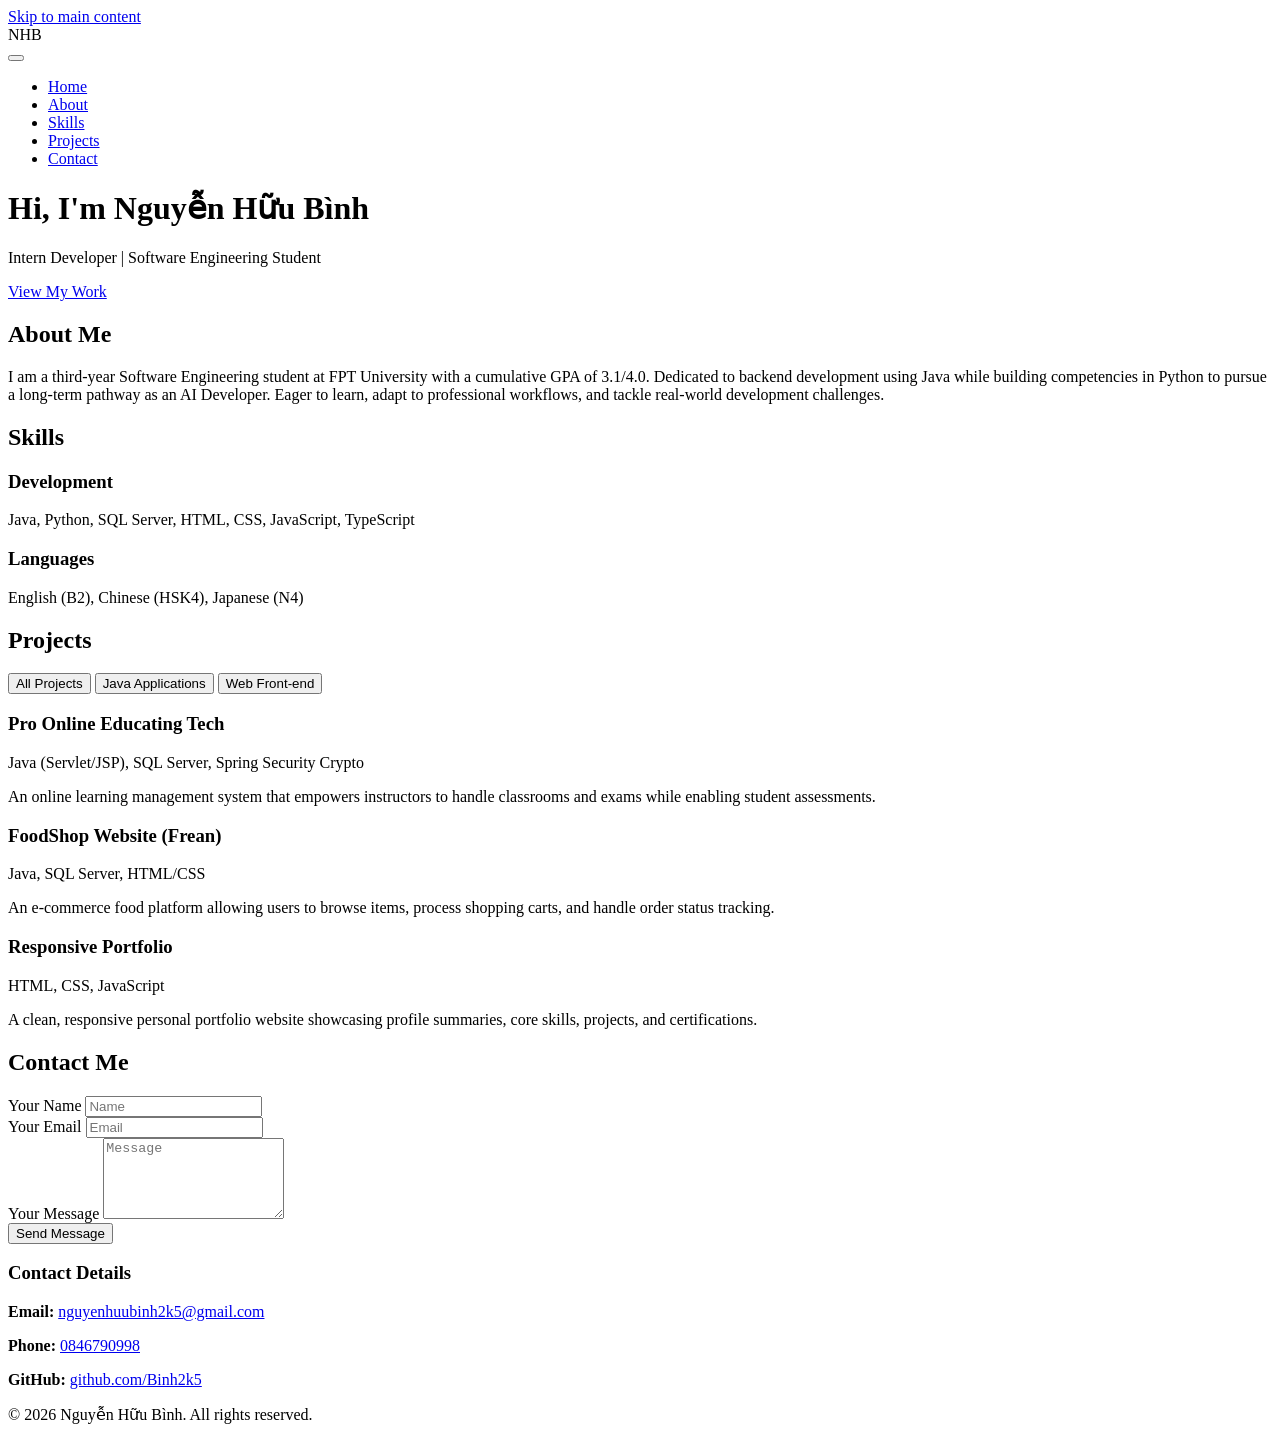
==== index.html @ d3c08431 "feat: initial repository with index.html" ====
<!DOCTYPE html>
<html lang="en">
<head>
    <meta charset="UTF-8">
    <meta name="viewport" content="width=device-width, initial-scale=1.0">
    <title>Nguyễn Hữu Bình - Professional Portfolio</title>
    <link rel="stylesheet" href="style.css">
</head>
<body>

    <a href="#main-content" class="skip-link">Skip to main content</a>

    <nav class="navbar" role="navigation" aria-label="Main Navigation">
        <div class="nav-logo" aria-label="Nguyễn Hữu Bình Initials">NHB</div>
        
        <button class="menu-toggle" aria-label="Toggle navigation menu" aria-expanded="false" aria-controls="nav-menu">
            <span class="bar"></span>
            <span class="bar"></span>
            <span class="bar"></span>
        </button>

        <ul id="nav-menu" class="nav-links" role="menubar">
            <li role="none"><a href="#home" role="menuitem">Home</a></li>
            <li role="none"><a href="#about" role="menuitem">About</a></li>
            <li role="none"><a href="#skills" role="menuitem">Skills</a></li>
            <li role="none"><a href="#projects" role="menuitem">Projects</a></li>
            <li role="none"><a href="#contact" role="menuitem">Contact</a></li>
        </ul>
    </nav>

    <main id="main-content">
        
        <header id="home" class="hero-section">
            <div class="hero-content">
                <h1>Hi, I'm Nguyễn Hữu Bình</h1>
                <p>Intern Developer | Software Engineering Student</p>
                <a href="#projects" class="btn-primary" aria-label="Navigate to my projects section">View My Work</a>
            </div>
        </header>

        <section id="about" class="section" aria-labelledby="about-heading">
            <h2 id="about-heading" class="section-title">About Me</h2>
            <div class="about-container">
                <p>I am a third-year Software Engineering student at FPT University with a cumulative GPA of 3.1/4.0. Dedicated to backend development using Java while building competencies in Python to pursue a long-term pathway as an AI Developer. Eager to learn, adapt to professional workflows, and tackle real-world development challenges.</p>
            </div>
        </section>

        <section id="skills" class="section bg-light" aria-labelledby="skills-heading">
            <h2 id="skills-heading" class="section-title">Skills</h2>
            <div class="skills-grid">
                <article class="skill-category">
                    <h3>Development</h3>
                    <p>Java, Python, SQL Server, HTML, CSS, JavaScript, TypeScript</p>
                </article>
                <article class="skill-category">
                    <h3>Languages</h3>
                    <p>English (B2), Chinese (HSK4), Japanese (N4)</p>
                </article>
            </div>
        </section>

        <section id="projects" class="section" aria-labelledby="projects-heading">
            <h2 id="projects-heading" class="section-title">Projects</h2>
            
            <div class="filter-container" role="tablist" aria-label="Filter Projects by Technology">
                <button class="filter-btn active" role="tab" aria-selected="true" data-filter="all">All Projects</button>
                <button class="filter-btn" role="tab" aria-selected="false" data-filter="java">Java Applications</button>
                <button class="filter-btn" role="tab" aria-selected="false" data-filter="web">Web Front-end</button>
            </div>

            <div class="projects-grid">
                <article class="project-card" data-category="java" transform-style="preserve-3d">
                    <h3>Pro Online Educating Tech</h3>
                    <p class="tech-stack">Java (Servlet/JSP), SQL Server, Spring Security Crypto</p>
                    <p>An online learning management system that empowers instructors to handle classrooms and exams while enabling student assessments.</p>
                </article>
                
                <article class="project-card" data-category="java">
                    <h3>FoodShop Website (Frean)</h3>
                    <p class="tech-stack">Java, SQL Server, HTML/CSS</p>
                    <p>An e-commerce food platform allowing users to browse items, process shopping carts, and handle order status tracking.</p>
                </article>

                <article class="project-card" data-category="web">
                    <h3>Responsive Portfolio</h3>
                    <p class="tech-stack">HTML, CSS, JavaScript</p>
                    <p>A clean, responsive personal portfolio website showcasing profile summaries, core skills, projects, and certifications.</p>
                </article>
            </div>
        </section>

        <section id="contact" class="section bg-light" aria-labelledby="contact-heading">
            <h2 id="contact-heading" class="section-title">Contact Me</h2>
            <div class="contact-container">
                <form class="contact-form" onsubmit="event.preventDefault(); alert('Message sent successfully!');" aria-label="Contact form">
                    <div class="form-group">
                        <label for="form-name">Your Name</label>
                        <input type="text" id="form-name" placeholder="Name" required autocomplete="name">
                    </div>
                    <div class="form-group">
                        <label for="form-email">Your Email</label>
                        <input type="email" id="form-email" placeholder="Email" required autocomplete="email">
                    </div>
                    <div class="form-group">
                        <label for="form-message">Your Message</label>
                        <textarea id="form-message" placeholder="Message" rows="5" required></textarea>
                    </div>
                    <button type="submit" class="btn-primary">Send Message</button>
                </form>
                
                <div class="contact-info">
                    <h3>Contact Details</h3>
                    <p><strong>Email:</strong> <a href="mailto:nguyenhuubinh2k5@gmail.com">nguyenhuubinh2k5@gmail.com</a></p>
                    <p><strong>Phone:</strong> <a href="tel:0846790998">0846790998</a></p>
                    <p><strong>GitHub:</strong> <a href="https://github.com/Binh2k5" target="_blank" rel="noopener">github.com/Binh2k5</a></p>
                </div>
            </div>
        </section>

    </main>

    <footer role="contentinfo">
        <p>&copy; 2026 Nguyễn Hữu Bình. All rights reserved.</p>
    </footer>

    <script src="script.js"></script>
</body>
</html>
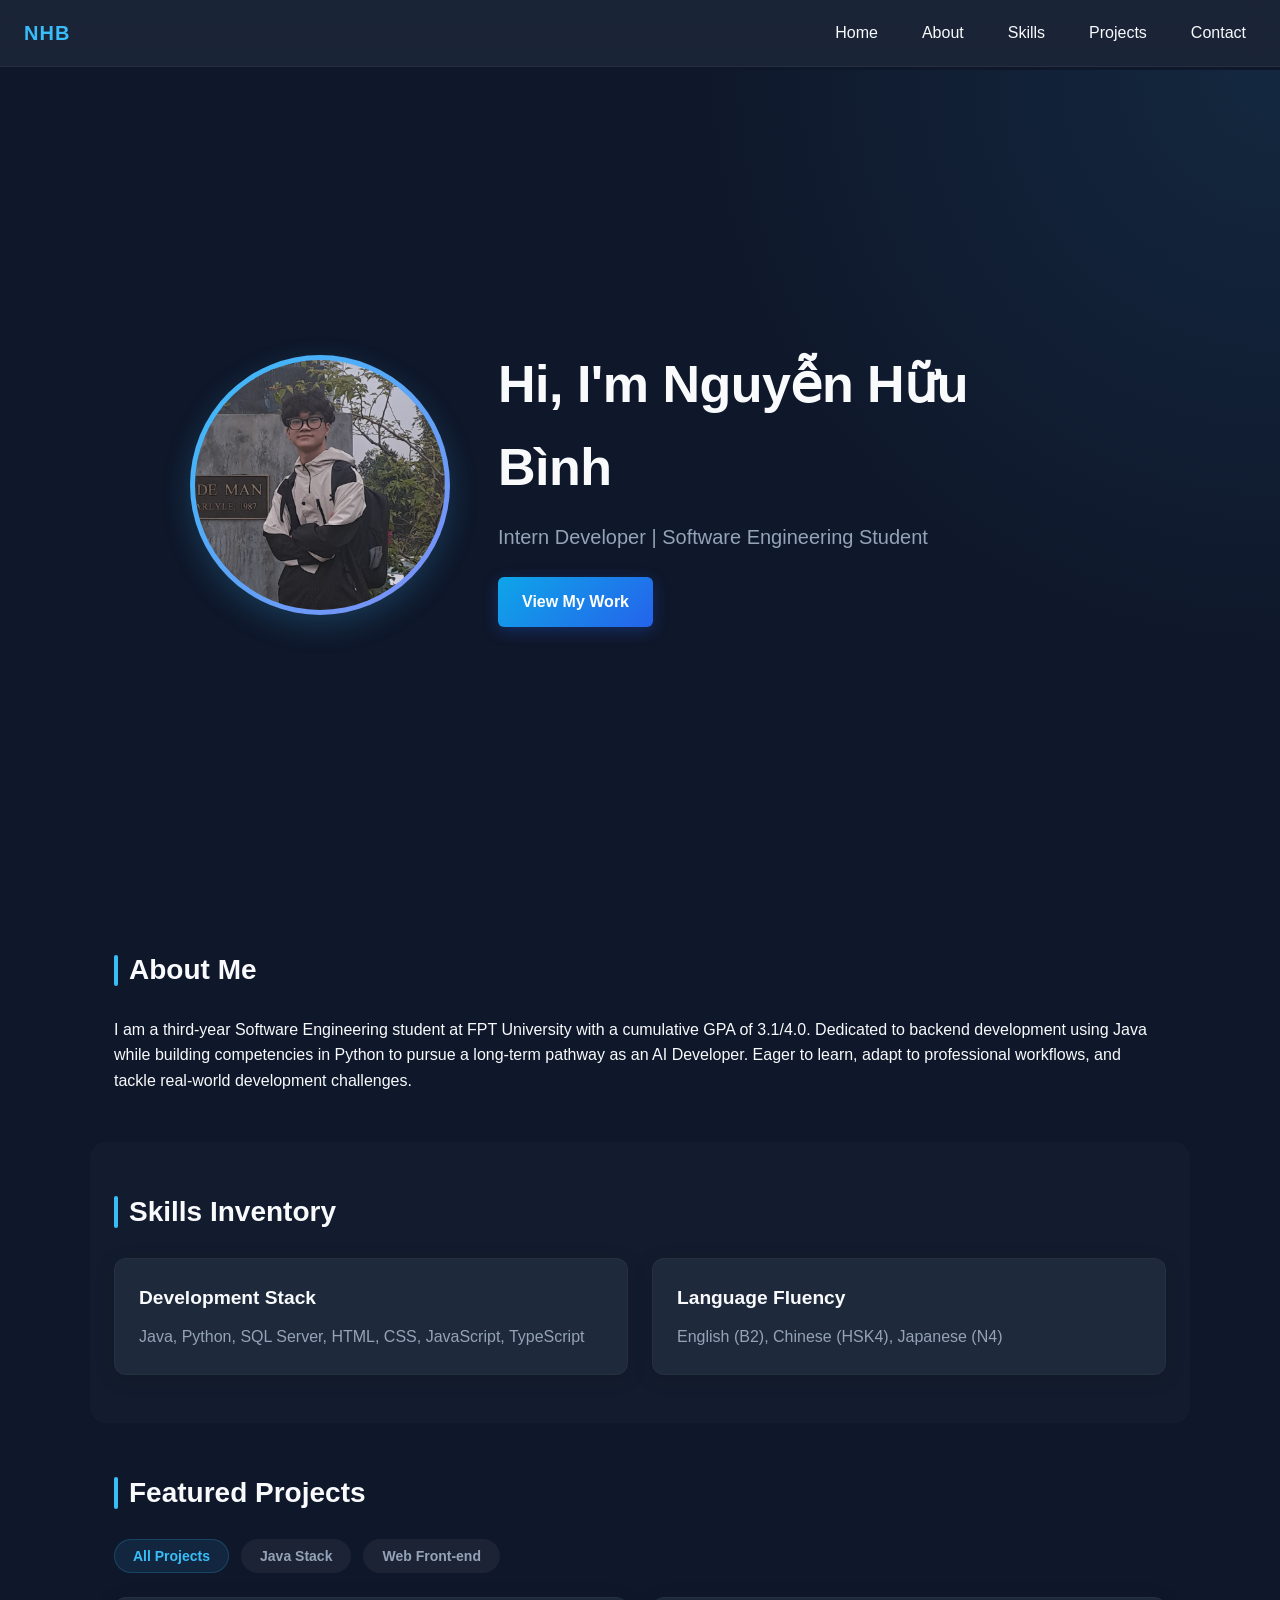
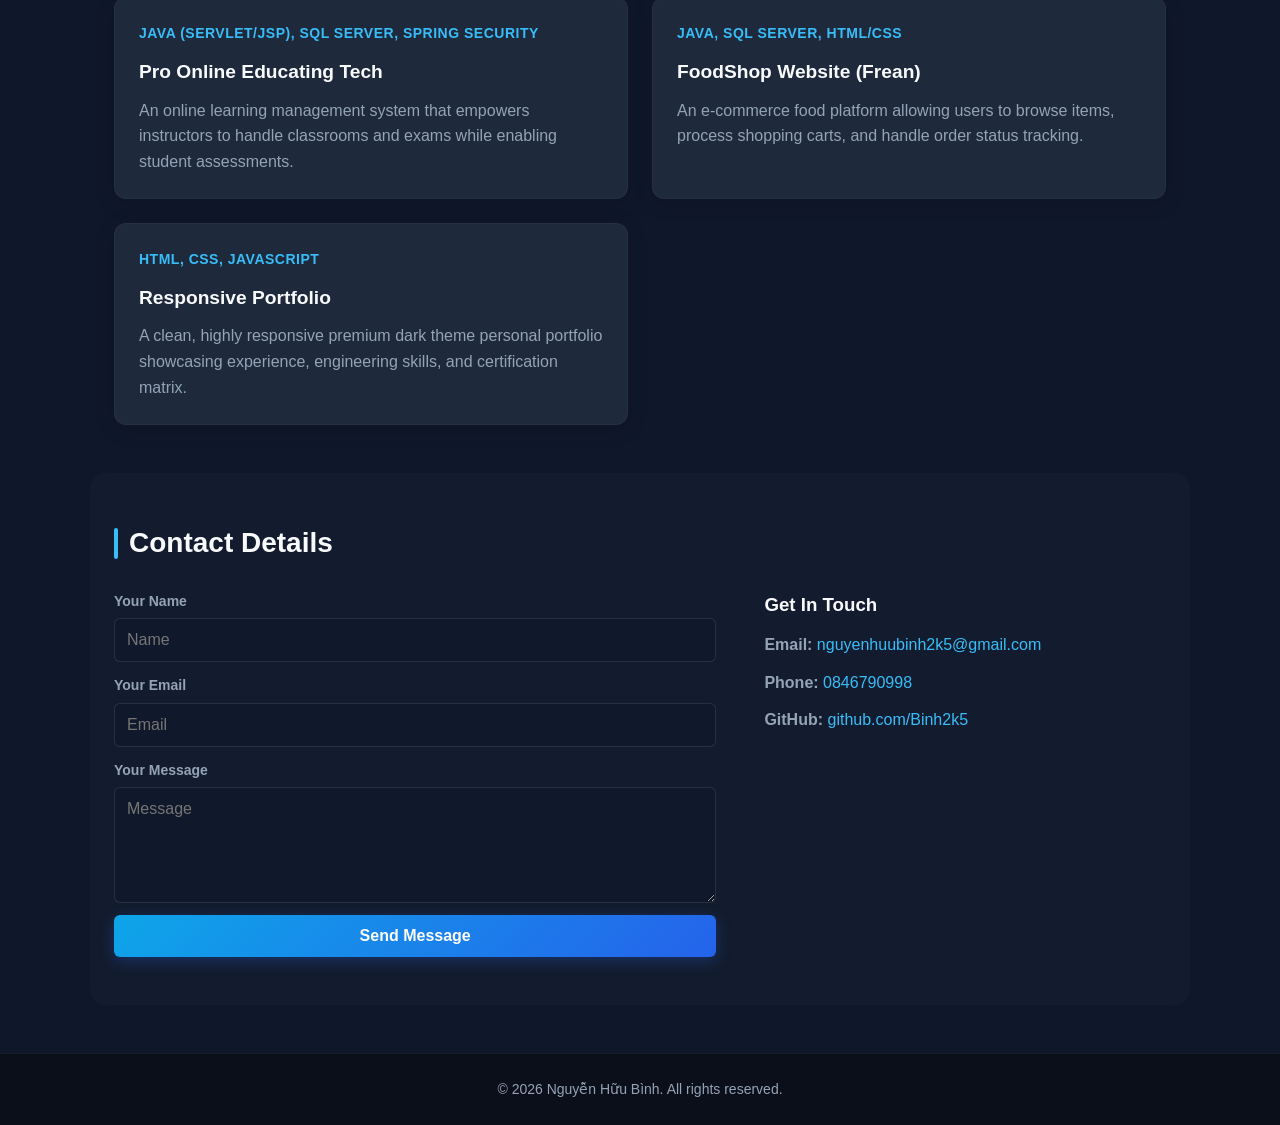
==== commit 5c72c06d: "Add files via upload" ====
--- a/index.html
+++ b/index.html
@@ -1,128 +1,183 @@
-<!DOCTYPE html>
-<html lang="en">
-<head>
-    <meta charset="UTF-8">
-    <meta name="viewport" content="width=device-width, initial-scale=1.0">
-    <title>Nguyễn Hữu Bình - Professional Portfolio</title>
-    <link rel="stylesheet" href="style.css">
-</head>
-<body>
-
-    <a href="#main-content" class="skip-link">Skip to main content</a>
-
-    <nav class="navbar" role="navigation" aria-label="Main Navigation">
-        <div class="nav-logo" aria-label="Nguyễn Hữu Bình Initials">NHB</div>
-        
-        <button class="menu-toggle" aria-label="Toggle navigation menu" aria-expanded="false" aria-controls="nav-menu">
-            <span class="bar"></span>
-            <span class="bar"></span>
-            <span class="bar"></span>
-        </button>
-
-        <ul id="nav-menu" class="nav-links" role="menubar">
-            <li role="none"><a href="#home" role="menuitem">Home</a></li>
-            <li role="none"><a href="#about" role="menuitem">About</a></li>
-            <li role="none"><a href="#skills" role="menuitem">Skills</a></li>
-            <li role="none"><a href="#projects" role="menuitem">Projects</a></li>
-            <li role="none"><a href="#contact" role="menuitem">Contact</a></li>
-        </ul>
-    </nav>
-
-    <main id="main-content">
-        
-        <header id="home" class="hero-section">
-            <div class="hero-content">
-                <h1>Hi, I'm Nguyễn Hữu Bình</h1>
-                <p>Intern Developer | Software Engineering Student</p>
-                <a href="#projects" class="btn-primary" aria-label="Navigate to my projects section">View My Work</a>
-            </div>
-        </header>
-
-        <section id="about" class="section" aria-labelledby="about-heading">
-            <h2 id="about-heading" class="section-title">About Me</h2>
-            <div class="about-container">
-                <p>I am a third-year Software Engineering student at FPT University with a cumulative GPA of 3.1/4.0. Dedicated to backend development using Java while building competencies in Python to pursue a long-term pathway as an AI Developer. Eager to learn, adapt to professional workflows, and tackle real-world development challenges.</p>
-            </div>
-        </section>
-
-        <section id="skills" class="section bg-light" aria-labelledby="skills-heading">
-            <h2 id="skills-heading" class="section-title">Skills</h2>
-            <div class="skills-grid">
-                <article class="skill-category">
-                    <h3>Development</h3>
-                    <p>Java, Python, SQL Server, HTML, CSS, JavaScript, TypeScript</p>
-                </article>
-                <article class="skill-category">
-                    <h3>Languages</h3>
-                    <p>English (B2), Chinese (HSK4), Japanese (N4)</p>
-                </article>
-            </div>
-        </section>
-
-        <section id="projects" class="section" aria-labelledby="projects-heading">
-            <h2 id="projects-heading" class="section-title">Projects</h2>
-            
-            <div class="filter-container" role="tablist" aria-label="Filter Projects by Technology">
-                <button class="filter-btn active" role="tab" aria-selected="true" data-filter="all">All Projects</button>
-                <button class="filter-btn" role="tab" aria-selected="false" data-filter="java">Java Applications</button>
-                <button class="filter-btn" role="tab" aria-selected="false" data-filter="web">Web Front-end</button>
-            </div>
-
-            <div class="projects-grid">
-                <article class="project-card" data-category="java" transform-style="preserve-3d">
-                    <h3>Pro Online Educating Tech</h3>
-                    <p class="tech-stack">Java (Servlet/JSP), SQL Server, Spring Security Crypto</p>
-                    <p>An online learning management system that empowers instructors to handle classrooms and exams while enabling student assessments.</p>
-                </article>
-                
-                <article class="project-card" data-category="java">
-                    <h3>FoodShop Website (Frean)</h3>
-                    <p class="tech-stack">Java, SQL Server, HTML/CSS</p>
-                    <p>An e-commerce food platform allowing users to browse items, process shopping carts, and handle order status tracking.</p>
-                </article>
-
-                <article class="project-card" data-category="web">
-                    <h3>Responsive Portfolio</h3>
-                    <p class="tech-stack">HTML, CSS, JavaScript</p>
-                    <p>A clean, responsive personal portfolio website showcasing profile summaries, core skills, projects, and certifications.</p>
-                </article>
-            </div>
-        </section>
-
-        <section id="contact" class="section bg-light" aria-labelledby="contact-heading">
-            <h2 id="contact-heading" class="section-title">Contact Me</h2>
-            <div class="contact-container">
-                <form class="contact-form" onsubmit="event.preventDefault(); alert('Message sent successfully!');" aria-label="Contact form">
-                    <div class="form-group">
-                        <label for="form-name">Your Name</label>
-                        <input type="text" id="form-name" placeholder="Name" required autocomplete="name">
-                    </div>
-                    <div class="form-group">
-                        <label for="form-email">Your Email</label>
-                        <input type="email" id="form-email" placeholder="Email" required autocomplete="email">
-                    </div>
-                    <div class="form-group">
-                        <label for="form-message">Your Message</label>
-                        <textarea id="form-message" placeholder="Message" rows="5" required></textarea>
-                    </div>
-                    <button type="submit" class="btn-primary">Send Message</button>
-                </form>
-                
-                <div class="contact-info">
-                    <h3>Contact Details</h3>
-                    <p><strong>Email:</strong> <a href="mailto:nguyenhuubinh2k5@gmail.com">nguyenhuubinh2k5@gmail.com</a></p>
-                    <p><strong>Phone:</strong> <a href="tel:0846790998">0846790998</a></p>
-                    <p><strong>GitHub:</strong> <a href="https://github.com/Binh2k5" target="_blank" rel="noopener">github.com/Binh2k5</a></p>
-                </div>
-            </div>
-        </section>
-
-    </main>
-
-    <footer role="contentinfo">
-        <p>&copy; 2026 Nguyễn Hữu Bình. All rights reserved.</p>
-    </footer>
-
-    <script src="script.js"></script>
-</body>
+<!DOCTYPE html>
+<html lang="en">
+<head>
+    <meta charset="UTF-8">
+    <meta name="viewport" content="width=device-width, initial-scale=1.0">
+    <title>Nguyễn Hữu Bình - Professional Portfolio</title>
+    <link rel="stylesheet" href="style.css">
+</head>
+<body>
+
+    <a href="#main-content" class="skip-link">Skip to main content</a>
+
+    <nav class="navbar" role="navigation" aria-label="Main Navigation">
+        <div class="nav-logo">NHB</div>
+        
+        <button class="menu-toggle" aria-label="Toggle navigation menu" aria-expanded="false" aria-controls="nav-menu">
+            <span class="bar"></span>
+            <span class="bar"></span>
+            <span class="bar"></span>
+        </button>
+
+        <ul id="nav-menu" class="nav-links" role="menubar">
+            <li role="none"><a href="#home" role="menuitem">Home</a></li>
+            <li role="none"><a href="#about" role="menuitem">About</a></li>
+            <li role="none"><a href="#skills" role="menuitem">Skills</a></li>
+            <li role="none"><a href="#projects" role="menuitem">Projects</a></li>
+            <li role="none"><a href="#contact" role="menuitem">Contact</a></li>
+        </ul>
+    </nav>
+
+    <main id="main-content">
+        
+        <header id="home" class="hero-section">
+            <div class="hero-container">
+                <div class="hero-avatar-wrapper">
+                    <img src="2025-01-08 17.25.jpg" alt="Nguyễn Hữu Bình Portrait Photo" class="hero-avatar">
+                </div>
+                <div class="hero-content">
+                    <h1>Hi, I'm Nguyễn Hữu Bình</h1>
+                    <p>Intern Developer | Software Engineering Student</p>
+                    <a href="#projects" class="btn-primary" aria-label="Navigate to my projects section">View My Work</a>
+                </div>
+            </div>
+        </header>
+
+        <section id="about" class="section" aria-labelledby="about-heading">
+            <h2 id="about-heading" class="section-title">About Me</h2>
+            <div class="about-container">
+                <p>I am a third-year Software Engineering student at FPT University with a cumulative GPA of 3.1/4.0. Dedicated to backend development using Java while building competencies in Python to pursue a long-term pathway as an AI Developer. Eager to learn, adapt to professional workflows, and tackle real-world development challenges.</p>
+            </div>
+        </section>
+
+        <section id="skills" class="section bg-gradient-side" aria-labelledby="skills-heading">
+            <h2 id="skills-heading" class="section-title">Skills Inventory</h2>
+            <div class="skills-grid">
+                <article class="skill-category">
+                    <h3>Development Stack</h3>
+                    <p style="color: var(--text-muted);">Java, Python, SQL Server, HTML, CSS, JavaScript, TypeScript</p>
+                </article>
+                <article class="skill-category">
+                    <h3>Language Fluency</h3>
+                    <p style="color: var(--text-muted);">English (B2), Chinese (HSK4), Japanese (N4)</p>
+                </article>
+            </div>
+        </section>
+
+        <section id="projects" class="section" aria-labelledby="projects-heading">
+            <h2 id="projects-heading" class="section-title">Featured Projects</h2>
+            
+            <div class="filter-container" role="tablist" aria-label="Filter Projects by Technology">
+                <button class="filter-btn active" role="tab" aria-selected="true" data-filter="all">All Projects</button>
+                <button class="filter-btn" role="tab" aria-selected="false" data-filter="java">Java Stack</button>
+                <button class="filter-btn" role="tab" aria-selected="false" data-filter="web">Web Front-end</button>
+            </div>
+
+            <div class="projects-grid">
+                <article class="project-card" data-category="java">
+                    <div class="tech-stack">Java (Servlet/JSP), SQL Server, Spring Security</div>
+                    <h3>Pro Online Educating Tech</h3>
+                    <p style="color: var(--text-muted);">An online learning management system that empowers instructors to handle classrooms and exams while enabling student assessments.</p>
+                </article>
+                
+                <article class="project-card" data-category="java">
+                    <div class="tech-stack">Java, SQL Server, HTML/CSS </div>
+                    <h3>FoodShop Website (Frean)</h3>
+                    <p style="color: var(--text-muted);">An e-commerce food platform allowing users to browse items, process shopping carts, and handle order status tracking.</p>
+                </article>
+
+                <article class="project-card" data-category="web">
+                    <div class="tech-stack">HTML, CSS, JavaScript</div>
+                    <h3>Responsive Portfolio</h3>
+                    <p style="color: var(--text-muted);">A clean, highly responsive premium dark theme personal portfolio showcasing experience, engineering skills, and certification matrix.</p>
+                </article>
+            </div>
+        </section>
+
+        <section id="contact" class="section bg-gradient-side" aria-labelledby="contact-heading">
+            <h2 id="contact-heading" class="section-title">Contact Details</h2>
+            <div class="contact-container">
+                <form class="contact-form" onsubmit="event.preventDefault(); alert('Message sent successfully!');" aria-label="Contact form">
+                    <div class="form-group">
+                        <label for="form-name">Your Name</label>
+                        <input type="text" id="form-name" placeholder="Name" required autocomplete="name">
+                    </div>
+                    <div class="form-group">
+                        <label for="form-email">Your Email</label>
+                        <input type="email" id="form-email" placeholder="Email" required autocomplete="email">
+                    </div>
+                    <div class="form-group">
+                        <label for="form-message">Your Message</label>
+                        <textarea id="form-message" placeholder="Message" rows="5" required></textarea>
+                    </div>
+                    <button type="submit" class="btn-primary">Send Message</button>
+                </form>
+                
+                <div class="contact-info">
+                    <h3>Get In Touch</h3>
+                    <p><strong>Email:</strong> <a href="mailto:nguyenhuubinh2k5@gmail.com">nguyenhuubinh2k5@gmail.com</a> </p>
+                    <p><strong>Phone:</strong> <a href="tel:0846790998">0846790998</a></p>
+                    <p><strong>GitHub:</strong> <a href="https://github.com/Binh2k5" target="_blank" rel="noopener">github.com/Binh2k5</a></p>
+                </div>
+            </div>
+        </section>
+
+    </main>
+
+    <footer role="contentinfo">
+        <p>&copy; 2026 Nguyễn Hữu Bình. All rights reserved.</p>
+    </footer>
+
+    <script>
+        document.addEventListener('DOMContentLoaded', () => {
+            // Mobile Menu Burger Logic
+            const menuToggle = document.querySelector('.menu-toggle');
+            const navMenu = document.querySelector('.nav-links');
+
+            if (menuToggle && navMenu) {
+                menuToggle.addEventListener('click', () => {
+                    const isExpanded = menuToggle.getAttribute('aria-expanded') === 'true';
+                    navMenu.classList.toggle('active');
+                    menuToggle.setAttribute('aria-expanded', !isExpanded);
+                });
+
+                const navItems = navMenu.querySelectorAll('a');
+                navItems.forEach(item => {
+                    item.addEventListener('click', () => {
+                        navMenu.classList.remove('active');
+                        menuToggle.setAttribute('aria-expanded', 'false');
+                    });
+                });
+            }
+
+            // Accessible Animation Filtering
+            const filterButtons = document.querySelectorAll('.filter-btn');
+            const projectCards = document.querySelectorAll('.project-card');
+
+            filterButtons.forEach(button => {
+                button.addEventListener('click', () => {
+                    filterButtons.forEach(btn => {
+                        btn.classList.remove('active');
+                        btn.setAttribute('aria-selected', 'false');
+                    });
+                    
+                    button.classList.add('active');
+                    button.setAttribute('aria-selected', 'true');
+
+                    const filterValue = button.getAttribute('data-filter');
+
+                    projectCards.forEach(card => {
+                        if (filterValue === 'all' || card.getAttribute('data-category') === filterValue) {
+                            card.style.display = 'block';
+                            setTimeout(() => { card.style.opacity = '1'; }, 10);
+                        } else {
+                            card.style.opacity = '0';
+                            setTimeout(() => { card.style.display = 'none'; }, 300);
+                        }
+                    });
+                });
+            });
+        });
+    </script>
+</body>
 </html>
--- a/style.css
+++ b/style.css
@@ -0,0 +1,449 @@
+/* ==========================================================================
+           DESIGN TOKENS & PREMIUM DARK THEME
+           ========================================================================== */
+:root {
+    --bg-main: #0f172a;
+    /* Slate 900 - Nền tối sâu */
+    --bg-card: #1e293b;
+    /* Slate 800 - Nền thẻ */
+    --text-main: #f8fafc;
+    /* Slate 50 - Chữ chính sáng rõ */
+    --text-muted: #94a3b8;
+    /* Slate 400 - Chữ ghi chú */
+    --accent-color: #38bdf8;
+    /* Sky 400 - Xanh Neon Công Nghệ */
+    --focus-outline: #f59e0b;
+    /* Màu cam cảnh báo focus */
+
+    --space-sm: 12px;
+    --space-md: 24px;
+    --space-lg: 48px;
+
+    --font-xs: 0.875rem;
+    --font-base: 1rem;
+    --font-md: 1.25rem;
+    --font-lg: 1.75rem;
+    --font-xl: 2.5rem;
+
+    --transition-smooth: all 0.3s cubic-bezier(0.4, 0, 0.2, 1);
+}
+
+/* Reset & Base Styles */
+* {
+    box-sizing: border-box;
+    margin: 0;
+    padding: 0;
+}
+
+body {
+    font-family: -apple-system, BlinkMacSystemFont, 'Segoe UI', Roboto, Helvetica, Arial, sans-serif;
+    line-height: 1.6;
+    background-color: var(--bg-main);
+    color: var(--text-main);
+    scroll-behavior: smooth;
+    padding-top: 70px;
+}
+
+/* Accessibility Focus */
+body *:focus-visible {
+    outline: 3px dashed var(--focus-outline);
+    outline-offset: 4px;
+}
+
+.skip-link {
+    position: absolute;
+    top: -100px;
+    left: 0;
+    background: var(--focus-outline);
+    color: #000;
+    padding: var(--space-sm);
+    z-index: 2000;
+    font-weight: bold;
+    transition: top 0.2s;
+}
+
+.skip-link:focus {
+    top: 0;
+}
+
+/* ==========================================================================
+           NAVIGATION BAR (Sticky & Transparent Blur)
+           ========================================================================== */
+.navbar {
+    background-color: rgba(30, 41, 59, 0.8);
+    backdrop-filter: blur(12px);
+    -webkit-backdrop-filter: blur(12px);
+    display: flex;
+    justify-content: space-between;
+    align-items: center;
+    padding: 15px var(--space-md);
+    position: fixed;
+    top: 0;
+    width: 100%;
+    z-index: 1000;
+    border-bottom: 1px solid rgba(255, 255, 255, 0.05);
+}
+
+.nav-logo {
+    font-size: var(--font-md);
+    font-weight: 800;
+    color: var(--accent-color);
+    letter-spacing: 1px;
+}
+
+.menu-toggle {
+    background: none;
+    border: none;
+    cursor: pointer;
+    display: flex;
+    flex-direction: column;
+    gap: 5px;
+    padding: 8px;
+}
+
+.menu-toggle .bar {
+    background-color: var(--text-main);
+    height: 3px;
+    width: 25px;
+    border-radius: 2px;
+    transition: var(--transition-smooth);
+}
+
+.nav-links {
+    background-color: var(--bg-card);
+    box-shadow: 0 10px 25px rgba(0, 0, 0, 0.3);
+    display: none;
+    flex-direction: column;
+    left: 0;
+    list-style: none;
+    position: absolute;
+    top: 100%;
+    width: 100%;
+    border-bottom: 1px solid rgba(255, 255, 255, 0.05);
+}
+
+.nav-links.active {
+    display: flex;
+}
+
+.nav-links li a {
+    display: block;
+    padding: 15px var(--space-md);
+    text-decoration: none;
+    color: var(--text-main);
+    font-weight: 500;
+    transition: var(--transition-smooth);
+}
+
+.nav-links li a:hover {
+    color: var(--accent-color);
+    background-color: rgba(255, 255, 255, 0.02);
+}
+
+/* ==========================================================================
+           HERO SECTION WITH PORTRAIT IMAGE
+           ========================================================================== */
+.hero-section {
+    min-height: calc(100vh - 70px);
+    display: flex;
+    justify-content: center;
+    align-items: center;
+    padding: var(--space-lg) var(--space-md);
+    background: radial-gradient(circle at top right, rgba(56, 189, 248, 0.1), transparent 40%);
+}
+
+.hero-container {
+    display: flex;
+    flex-direction: column;
+    align-items: center;
+    gap: var(--space-md);
+    text-align: center;
+    max-width: 900px;
+    width: 100%;
+}
+
+/* Profile Image Container */
+.hero-avatar-wrapper {
+    position: relative;
+    width: 200px;
+    height: 200px;
+    border-radius: 50%;
+    padding: 5px;
+    background: linear-gradient(135deg, var(--accent-color), #818cf8);
+    box-shadow: 0 10px 30px rgba(56, 189, 248, 0.2);
+}
+
+.hero-avatar {
+    width: 100%;
+    height: 100%;
+    object-fit: cover;
+    border-radius: 50%;
+    background-color: var(--bg-card);
+}
+
+.hero-content h1 {
+    font-size: var(--font-xl);
+    font-weight: 800;
+    letter-spacing: -0.5px;
+    margin-bottom: var(--space-sm);
+}
+
+.hero-content p {
+    font-size: 1.25rem;
+    color: var(--text-muted);
+    margin-bottom: var(--space-md);
+    font-weight: 300;
+}
+
+/* ==========================================================================
+           LAYOUT SECTIONS & CARDS
+           ========================================================================== */
+.section {
+    padding: var(--space-lg) var(--space-md);
+    max-width: 1100px;
+    margin: 0 auto;
+}
+
+.bg-gradient-side {
+    background-color: rgba(30, 41, 59, 0.3);
+    border-radius: 16px;
+}
+
+.section-title {
+    font-size: var(--font-lg);
+    font-weight: 700;
+    margin-bottom: var(--space-md);
+    color: var(--text-main);
+    position: relative;
+    padding-left: 15px;
+}
+
+.section-title::before {
+    content: '';
+    position: absolute;
+    left: 0;
+    top: 15%;
+    height: 70%;
+    width: 4px;
+    background-color: var(--accent-color);
+    border-radius: 2px;
+}
+
+/* Grids & Frameworks */
+.skills-grid,
+.projects-grid,
+.contact-container {
+    display: grid;
+    grid-template-columns: 1fr;
+    gap: var(--space-md);
+}
+
+.skill-category,
+.project-card {
+    background-color: var(--bg-card);
+    border: 1px solid rgba(255, 255, 255, 0.03);
+    padding: var(--space-md);
+    border-radius: 12px;
+    box-shadow: 0 4px 20px rgba(0, 0, 0, 0.15);
+    transition: var(--transition-smooth);
+}
+
+.project-card:hover {
+    transform: translateY(-4px);
+    border-color: rgba(56, 189, 248, 0.3);
+    box-shadow: 0 10px 30px rgba(0, 0, 0, 0.25);
+}
+
+.skill-category h3,
+.project-card h3 {
+    font-size: 1.2rem;
+    color: var(--text-main);
+    margin-bottom: 10px;
+}
+
+.tech-stack {
+    font-size: var(--font-xs);
+    color: var(--accent-color);
+    font-weight: 600;
+    margin-bottom: var(--space-sm);
+    text-transform: uppercase;
+    letter-spacing: 0.5px;
+}
+
+/* Filter Tabs */
+.filter-container {
+    display: flex;
+    flex-wrap: wrap;
+    gap: var(--space-sm);
+    margin-bottom: var(--space-md);
+}
+
+.filter-btn {
+    background-color: rgba(255, 255, 255, 0.05);
+    border: 1px solid transparent;
+    color: var(--text-muted);
+    padding: 8px 18px;
+    border-radius: 20px;
+    cursor: pointer;
+    font-size: var(--font-xs);
+    font-weight: 600;
+    transition: var(--transition-smooth);
+}
+
+.filter-btn:hover,
+.filter-btn.active {
+    background-color: rgba(56, 189, 248, 0.1);
+    color: var(--accent-color);
+    border-color: rgba(56, 189, 248, 0.2);
+}
+
+/* ==========================================================================
+           CONTACT FORM UI
+           ========================================================================== */
+.contact-form {
+    display: flex;
+    flex-direction: column;
+    gap: var(--space-sm);
+}
+
+.form-group {
+    display: flex;
+    flex-direction: column;
+    gap: 6px;
+}
+
+.form-group label {
+    font-size: var(--font-xs);
+    font-weight: 600;
+    color: var(--text-muted);
+}
+
+.form-group input,
+.form-group textarea {
+    padding: var(--space-sm);
+    background-color: rgba(15, 23, 42, 0.6);
+    border: 1px solid rgba(255, 255, 255, 0.1);
+    border-radius: 6px;
+    color: var(--text-main);
+    font-family: inherit;
+    font-size: var(--font-base);
+    transition: var(--transition-smooth);
+}
+
+.form-group input:focus,
+.form-group textarea:focus {
+    border-color: var(--accent-color);
+    outline: none;
+    box-shadow: 0 0 10px rgba(56, 189, 248, 0.15);
+}
+
+/* Buttons & Badges */
+.btn-primary {
+    background: linear-gradient(135deg, #0ea5e9, #2563eb);
+    color: #fff;
+    padding: 12px var(--space-md);
+    border: none;
+    border-radius: 6px;
+    cursor: pointer;
+    font-size: var(--font-base);
+    font-weight: 600;
+    text-decoration: none;
+    text-align: center;
+    display: inline-block;
+    box-shadow: 0 4px 15px rgba(37, 99, 235, 0.3);
+    transition: var(--transition-smooth);
+}
+
+.btn-primary:hover {
+    transform: translateY(-2px);
+    box-shadow: 0 6px 20px rgba(37, 99, 235, 0.4);
+}
+
+.contact-info h3 {
+    margin-bottom: var(--space-sm);
+}
+
+.contact-info p {
+    margin-bottom: var(--space-sm);
+    color: var(--text-muted);
+}
+
+.contact-info a {
+    color: var(--accent-color);
+    text-decoration: none;
+}
+
+.contact-info a:hover {
+    text-decoration: underline;
+}
+
+footer {
+    background-color: #0b0f19;
+    border-top: 1px solid rgba(255, 255, 255, 0.05);
+    color: var(--text-muted);
+    text-align: center;
+    padding: var(--space-md);
+    font-size: var(--font-xs);
+    margin-top: var(--space-lg);
+}
+
+/* ==========================================================================
+           DESKTOP RESPONSIVE HOOKS (Media Queries)
+           ========================================================================== */
+@media (min-width: 768px) {
+    .menu-toggle {
+        display: none;
+    }
+
+    .nav-links {
+        display: flex;
+        flex-direction: row;
+        position: static;
+        box-shadow: none;
+        width: auto;
+        background: none;
+        border: none;
+    }
+
+    .nav-links li {
+        margin-left: var(--space-md);
+    }
+
+    .nav-links li a {
+        padding: 5px 10px;
+    }
+
+    .nav-links li a:hover {
+        background: none;
+    }
+
+    .hero-container {
+        flex-direction: row;
+        text-align: left;
+        gap: var(--space-lg);
+    }
+
+    .hero-avatar-wrapper {
+        width: 260px;
+        height: 260px;
+        flex-shrink: 0;
+    }
+
+    .hero-content h1 {
+        font-size: 3.25rem;
+    }
+
+    .section {
+        padding: var(--space-lg) var(--space-md);
+    }
+
+    .skills-grid,
+    .projects-grid {
+        grid-template-columns: repeat(2, 1fr);
+    }
+
+    .contact-container {
+        grid-template-columns: 3fr 2fr;
+        gap: var(--space-lg);
+    }
+}
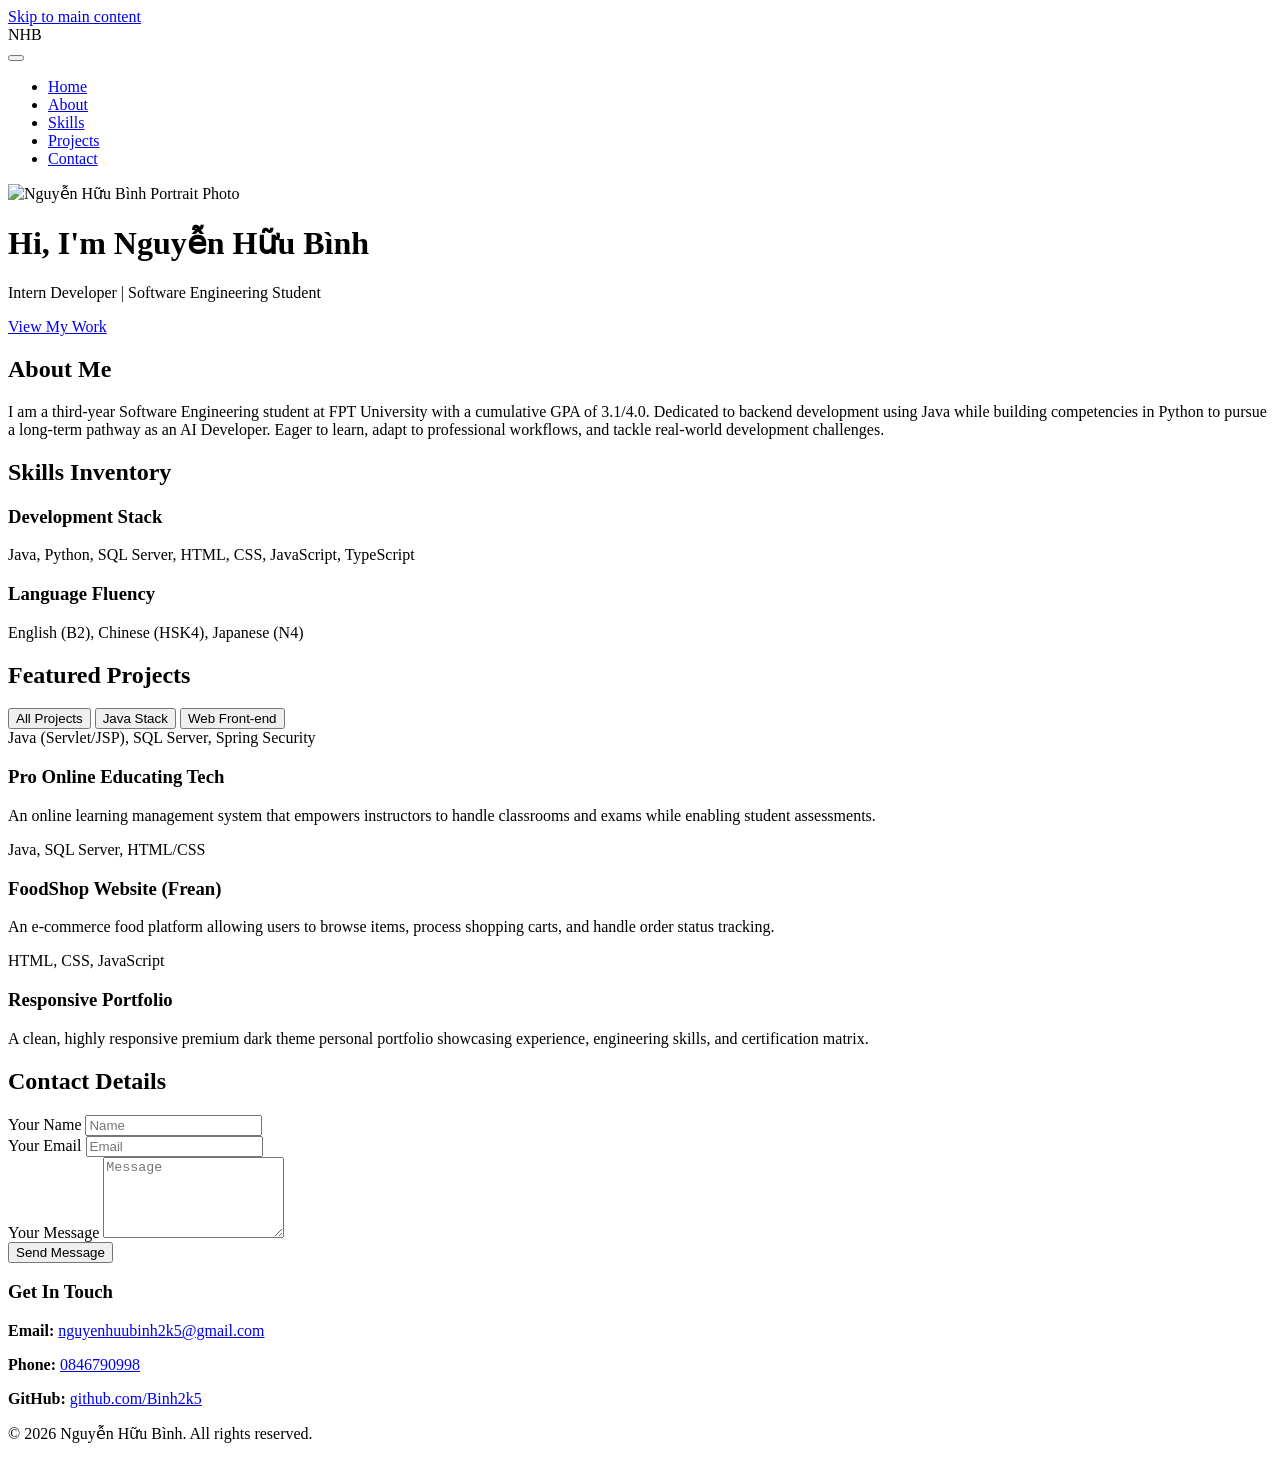
==== commit d8188aaf: "Add files via upload" ====
--- a/index.html
+++ b/index.html
@@ -4,7 +4,7 @@
     <meta charset="UTF-8">
     <meta name="viewport" content="width=device-width, initial-scale=1.0">
     <title>Nguyễn Hữu Bình - Professional Portfolio</title>
-    <link rel="stylesheet" href="style.css">
+    <link rel="stylesheet" href="Portfolio/style.css">
 </head>
 <body>
 
@@ -33,7 +33,7 @@
         <header id="home" class="hero-section">
             <div class="hero-container">
                 <div class="hero-avatar-wrapper">
-                    <img src="2025-01-08 17.25.jpg" alt="Nguyễn Hữu Bình Portrait Photo" class="hero-avatar">
+                    <img src="Portfolio/2025-01-08 17.25.jpg" alt="Nguyễn Hữu Bình Portrait Photo" class="hero-avatar">
                 </div>
                 <div class="hero-content">
                     <h1>Hi, I'm Nguyễn Hữu Bình</h1>
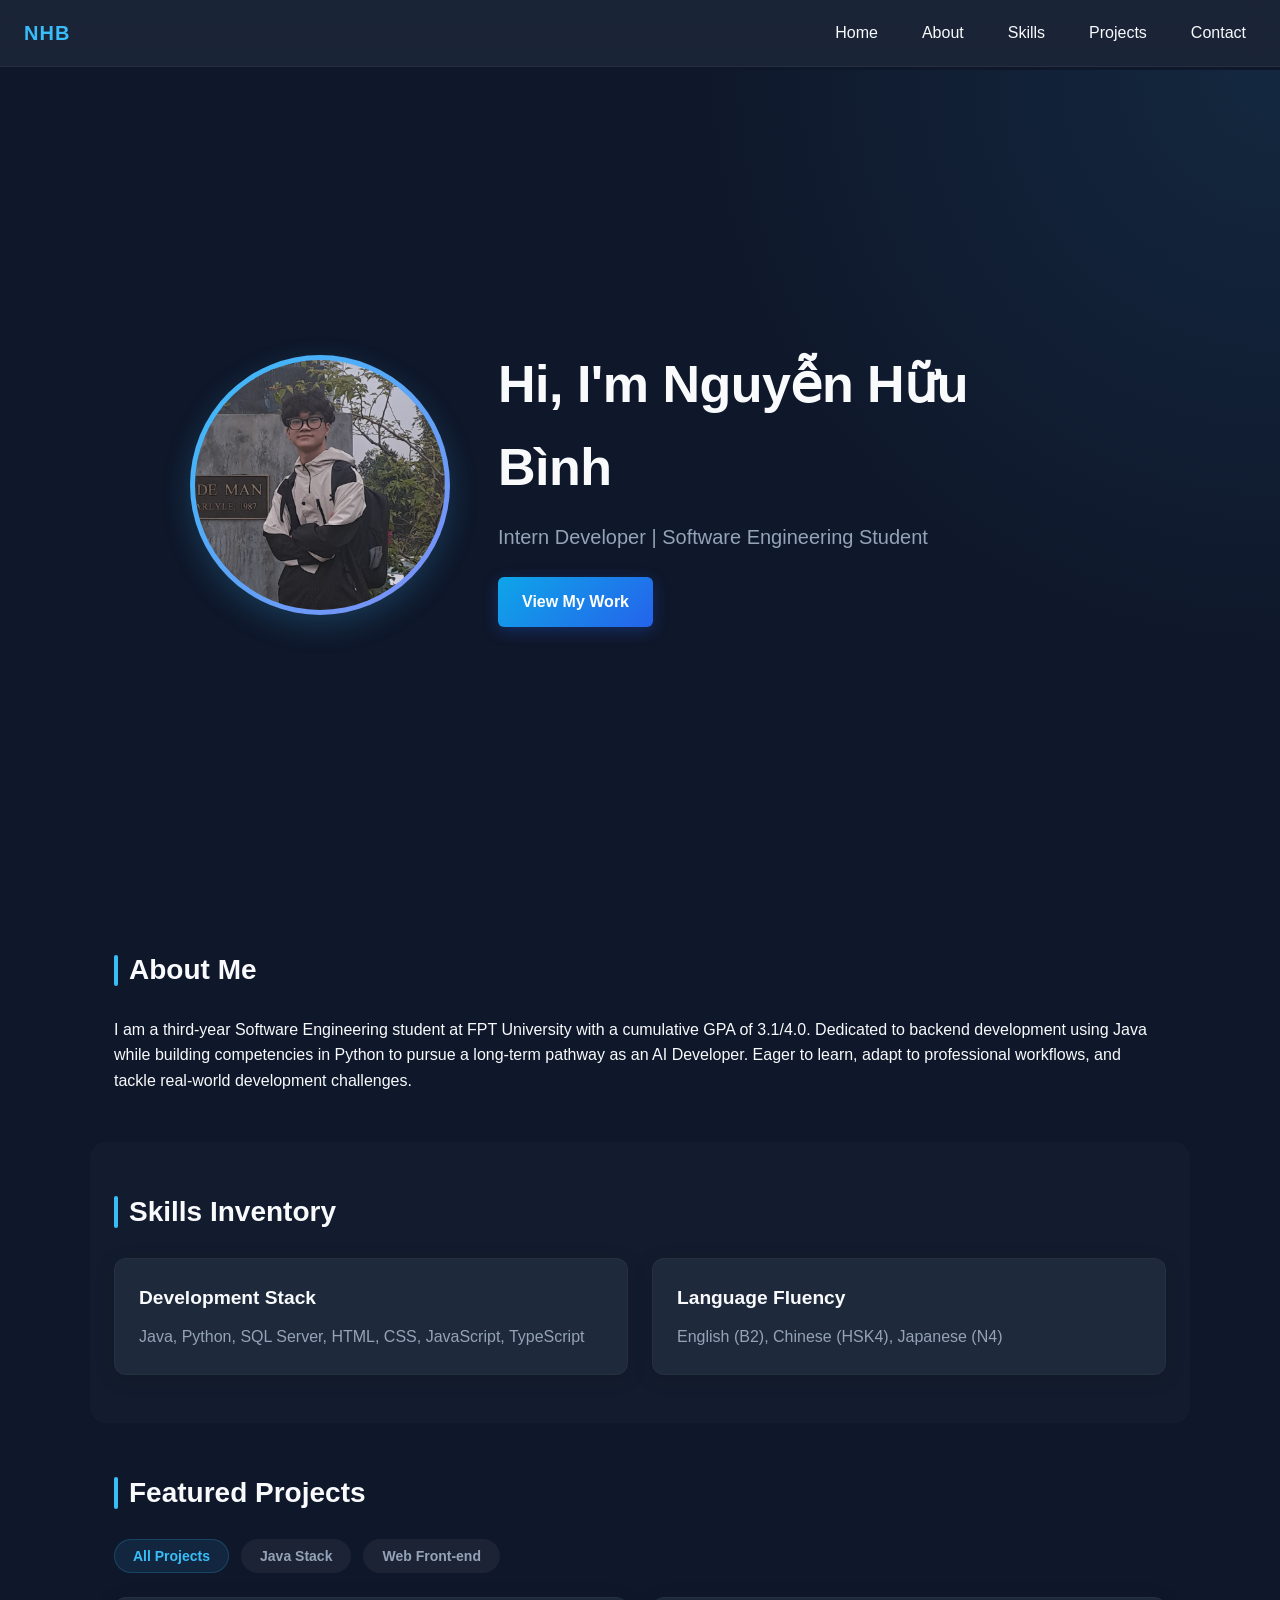
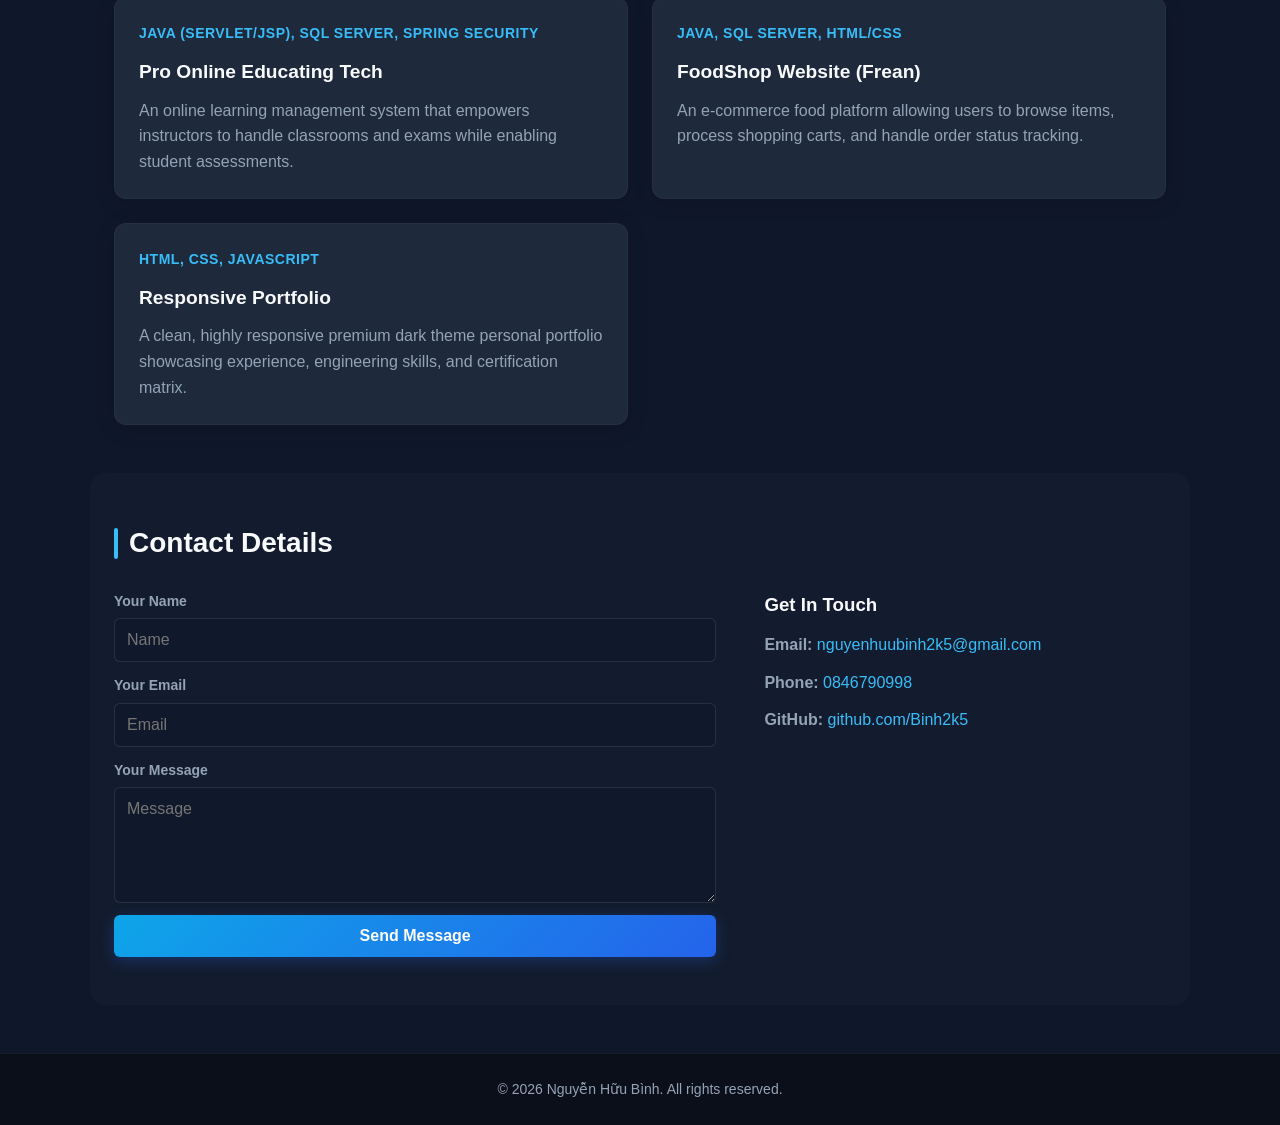
==== commit d7225285: "Update index.html" ====
--- a/index.html
+++ b/index.html
@@ -4,7 +4,7 @@
     <meta charset="UTF-8">
     <meta name="viewport" content="width=device-width, initial-scale=1.0">
     <title>Nguyễn Hữu Bình - Professional Portfolio</title>
-    <link rel="stylesheet" href="Portfolio/style.css">
+    <link rel="stylesheet" href="style.css">
 </head>
 <body>
 
@@ -33,7 +33,7 @@
         <header id="home" class="hero-section">
             <div class="hero-container">
                 <div class="hero-avatar-wrapper">
-                    <img src="Portfolio/2025-01-08 17.25.jpg" alt="Nguyễn Hữu Bình Portrait Photo" class="hero-avatar">
+                    <img src="2025-01-08 17.25.jpg" alt="Nguyễn Hữu Bình Portrait Photo" class="hero-avatar">
                 </div>
                 <div class="hero-content">
                     <h1>Hi, I'm Nguyễn Hữu Bình</h1>
@@ -180,4 +180,4 @@
         });
     </script>
 </body>
-</html>+</html>
--- a/style.css
+++ b/style.css
@@ -0,0 +1,449 @@
+/* ==========================================================================
+           DESIGN TOKENS & PREMIUM DARK THEME
+           ========================================================================== */
+:root {
+    --bg-main: #0f172a;
+    /* Slate 900 - Nền tối sâu */
+    --bg-card: #1e293b;
+    /* Slate 800 - Nền thẻ */
+    --text-main: #f8fafc;
+    /* Slate 50 - Chữ chính sáng rõ */
+    --text-muted: #94a3b8;
+    /* Slate 400 - Chữ ghi chú */
+    --accent-color: #38bdf8;
+    /* Sky 400 - Xanh Neon Công Nghệ */
+    --focus-outline: #f59e0b;
+    /* Màu cam cảnh báo focus */
+
+    --space-sm: 12px;
+    --space-md: 24px;
+    --space-lg: 48px;
+
+    --font-xs: 0.875rem;
+    --font-base: 1rem;
+    --font-md: 1.25rem;
+    --font-lg: 1.75rem;
+    --font-xl: 2.5rem;
+
+    --transition-smooth: all 0.3s cubic-bezier(0.4, 0, 0.2, 1);
+}
+
+/* Reset & Base Styles */
+* {
+    box-sizing: border-box;
+    margin: 0;
+    padding: 0;
+}
+
+body {
+    font-family: -apple-system, BlinkMacSystemFont, 'Segoe UI', Roboto, Helvetica, Arial, sans-serif;
+    line-height: 1.6;
+    background-color: var(--bg-main);
+    color: var(--text-main);
+    scroll-behavior: smooth;
+    padding-top: 70px;
+}
+
+/* Accessibility Focus */
+body *:focus-visible {
+    outline: 3px dashed var(--focus-outline);
+    outline-offset: 4px;
+}
+
+.skip-link {
+    position: absolute;
+    top: -100px;
+    left: 0;
+    background: var(--focus-outline);
+    color: #000;
+    padding: var(--space-sm);
+    z-index: 2000;
+    font-weight: bold;
+    transition: top 0.2s;
+}
+
+.skip-link:focus {
+    top: 0;
+}
+
+/* ==========================================================================
+           NAVIGATION BAR (Sticky & Transparent Blur)
+           ========================================================================== */
+.navbar {
+    background-color: rgba(30, 41, 59, 0.8);
+    backdrop-filter: blur(12px);
+    -webkit-backdrop-filter: blur(12px);
+    display: flex;
+    justify-content: space-between;
+    align-items: center;
+    padding: 15px var(--space-md);
+    position: fixed;
+    top: 0;
+    width: 100%;
+    z-index: 1000;
+    border-bottom: 1px solid rgba(255, 255, 255, 0.05);
+}
+
+.nav-logo {
+    font-size: var(--font-md);
+    font-weight: 800;
+    color: var(--accent-color);
+    letter-spacing: 1px;
+}
+
+.menu-toggle {
+    background: none;
+    border: none;
+    cursor: pointer;
+    display: flex;
+    flex-direction: column;
+    gap: 5px;
+    padding: 8px;
+}
+
+.menu-toggle .bar {
+    background-color: var(--text-main);
+    height: 3px;
+    width: 25px;
+    border-radius: 2px;
+    transition: var(--transition-smooth);
+}
+
+.nav-links {
+    background-color: var(--bg-card);
+    box-shadow: 0 10px 25px rgba(0, 0, 0, 0.3);
+    display: none;
+    flex-direction: column;
+    left: 0;
+    list-style: none;
+    position: absolute;
+    top: 100%;
+    width: 100%;
+    border-bottom: 1px solid rgba(255, 255, 255, 0.05);
+}
+
+.nav-links.active {
+    display: flex;
+}
+
+.nav-links li a {
+    display: block;
+    padding: 15px var(--space-md);
+    text-decoration: none;
+    color: var(--text-main);
+    font-weight: 500;
+    transition: var(--transition-smooth);
+}
+
+.nav-links li a:hover {
+    color: var(--accent-color);
+    background-color: rgba(255, 255, 255, 0.02);
+}
+
+/* ==========================================================================
+           HERO SECTION WITH PORTRAIT IMAGE
+           ========================================================================== */
+.hero-section {
+    min-height: calc(100vh - 70px);
+    display: flex;
+    justify-content: center;
+    align-items: center;
+    padding: var(--space-lg) var(--space-md);
+    background: radial-gradient(circle at top right, rgba(56, 189, 248, 0.1), transparent 40%);
+}
+
+.hero-container {
+    display: flex;
+    flex-direction: column;
+    align-items: center;
+    gap: var(--space-md);
+    text-align: center;
+    max-width: 900px;
+    width: 100%;
+}
+
+/* Profile Image Container */
+.hero-avatar-wrapper {
+    position: relative;
+    width: 200px;
+    height: 200px;
+    border-radius: 50%;
+    padding: 5px;
+    background: linear-gradient(135deg, var(--accent-color), #818cf8);
+    box-shadow: 0 10px 30px rgba(56, 189, 248, 0.2);
+}
+
+.hero-avatar {
+    width: 100%;
+    height: 100%;
+    object-fit: cover;
+    border-radius: 50%;
+    background-color: var(--bg-card);
+}
+
+.hero-content h1 {
+    font-size: var(--font-xl);
+    font-weight: 800;
+    letter-spacing: -0.5px;
+    margin-bottom: var(--space-sm);
+}
+
+.hero-content p {
+    font-size: 1.25rem;
+    color: var(--text-muted);
+    margin-bottom: var(--space-md);
+    font-weight: 300;
+}
+
+/* ==========================================================================
+           LAYOUT SECTIONS & CARDS
+           ========================================================================== */
+.section {
+    padding: var(--space-lg) var(--space-md);
+    max-width: 1100px;
+    margin: 0 auto;
+}
+
+.bg-gradient-side {
+    background-color: rgba(30, 41, 59, 0.3);
+    border-radius: 16px;
+}
+
+.section-title {
+    font-size: var(--font-lg);
+    font-weight: 700;
+    margin-bottom: var(--space-md);
+    color: var(--text-main);
+    position: relative;
+    padding-left: 15px;
+}
+
+.section-title::before {
+    content: '';
+    position: absolute;
+    left: 0;
+    top: 15%;
+    height: 70%;
+    width: 4px;
+    background-color: var(--accent-color);
+    border-radius: 2px;
+}
+
+/* Grids & Frameworks */
+.skills-grid,
+.projects-grid,
+.contact-container {
+    display: grid;
+    grid-template-columns: 1fr;
+    gap: var(--space-md);
+}
+
+.skill-category,
+.project-card {
+    background-color: var(--bg-card);
+    border: 1px solid rgba(255, 255, 255, 0.03);
+    padding: var(--space-md);
+    border-radius: 12px;
+    box-shadow: 0 4px 20px rgba(0, 0, 0, 0.15);
+    transition: var(--transition-smooth);
+}
+
+.project-card:hover {
+    transform: translateY(-4px);
+    border-color: rgba(56, 189, 248, 0.3);
+    box-shadow: 0 10px 30px rgba(0, 0, 0, 0.25);
+}
+
+.skill-category h3,
+.project-card h3 {
+    font-size: 1.2rem;
+    color: var(--text-main);
+    margin-bottom: 10px;
+}
+
+.tech-stack {
+    font-size: var(--font-xs);
+    color: var(--accent-color);
+    font-weight: 600;
+    margin-bottom: var(--space-sm);
+    text-transform: uppercase;
+    letter-spacing: 0.5px;
+}
+
+/* Filter Tabs */
+.filter-container {
+    display: flex;
+    flex-wrap: wrap;
+    gap: var(--space-sm);
+    margin-bottom: var(--space-md);
+}
+
+.filter-btn {
+    background-color: rgba(255, 255, 255, 0.05);
+    border: 1px solid transparent;
+    color: var(--text-muted);
+    padding: 8px 18px;
+    border-radius: 20px;
+    cursor: pointer;
+    font-size: var(--font-xs);
+    font-weight: 600;
+    transition: var(--transition-smooth);
+}
+
+.filter-btn:hover,
+.filter-btn.active {
+    background-color: rgba(56, 189, 248, 0.1);
+    color: var(--accent-color);
+    border-color: rgba(56, 189, 248, 0.2);
+}
+
+/* ==========================================================================
+           CONTACT FORM UI
+           ========================================================================== */
+.contact-form {
+    display: flex;
+    flex-direction: column;
+    gap: var(--space-sm);
+}
+
+.form-group {
+    display: flex;
+    flex-direction: column;
+    gap: 6px;
+}
+
+.form-group label {
+    font-size: var(--font-xs);
+    font-weight: 600;
+    color: var(--text-muted);
+}
+
+.form-group input,
+.form-group textarea {
+    padding: var(--space-sm);
+    background-color: rgba(15, 23, 42, 0.6);
+    border: 1px solid rgba(255, 255, 255, 0.1);
+    border-radius: 6px;
+    color: var(--text-main);
+    font-family: inherit;
+    font-size: var(--font-base);
+    transition: var(--transition-smooth);
+}
+
+.form-group input:focus,
+.form-group textarea:focus {
+    border-color: var(--accent-color);
+    outline: none;
+    box-shadow: 0 0 10px rgba(56, 189, 248, 0.15);
+}
+
+/* Buttons & Badges */
+.btn-primary {
+    background: linear-gradient(135deg, #0ea5e9, #2563eb);
+    color: #fff;
+    padding: 12px var(--space-md);
+    border: none;
+    border-radius: 6px;
+    cursor: pointer;
+    font-size: var(--font-base);
+    font-weight: 600;
+    text-decoration: none;
+    text-align: center;
+    display: inline-block;
+    box-shadow: 0 4px 15px rgba(37, 99, 235, 0.3);
+    transition: var(--transition-smooth);
+}
+
+.btn-primary:hover {
+    transform: translateY(-2px);
+    box-shadow: 0 6px 20px rgba(37, 99, 235, 0.4);
+}
+
+.contact-info h3 {
+    margin-bottom: var(--space-sm);
+}
+
+.contact-info p {
+    margin-bottom: var(--space-sm);
+    color: var(--text-muted);
+}
+
+.contact-info a {
+    color: var(--accent-color);
+    text-decoration: none;
+}
+
+.contact-info a:hover {
+    text-decoration: underline;
+}
+
+footer {
+    background-color: #0b0f19;
+    border-top: 1px solid rgba(255, 255, 255, 0.05);
+    color: var(--text-muted);
+    text-align: center;
+    padding: var(--space-md);
+    font-size: var(--font-xs);
+    margin-top: var(--space-lg);
+}
+
+/* ==========================================================================
+           DESKTOP RESPONSIVE HOOKS (Media Queries)
+           ========================================================================== */
+@media (min-width: 768px) {
+    .menu-toggle {
+        display: none;
+    }
+
+    .nav-links {
+        display: flex;
+        flex-direction: row;
+        position: static;
+        box-shadow: none;
+        width: auto;
+        background: none;
+        border: none;
+    }
+
+    .nav-links li {
+        margin-left: var(--space-md);
+    }
+
+    .nav-links li a {
+        padding: 5px 10px;
+    }
+
+    .nav-links li a:hover {
+        background: none;
+    }
+
+    .hero-container {
+        flex-direction: row;
+        text-align: left;
+        gap: var(--space-lg);
+    }
+
+    .hero-avatar-wrapper {
+        width: 260px;
+        height: 260px;
+        flex-shrink: 0;
+    }
+
+    .hero-content h1 {
+        font-size: 3.25rem;
+    }
+
+    .section {
+        padding: var(--space-lg) var(--space-md);
+    }
+
+    .skills-grid,
+    .projects-grid {
+        grid-template-columns: repeat(2, 1fr);
+    }
+
+    .contact-container {
+        grid-template-columns: 3fr 2fr;
+        gap: var(--space-lg);
+    }
+}
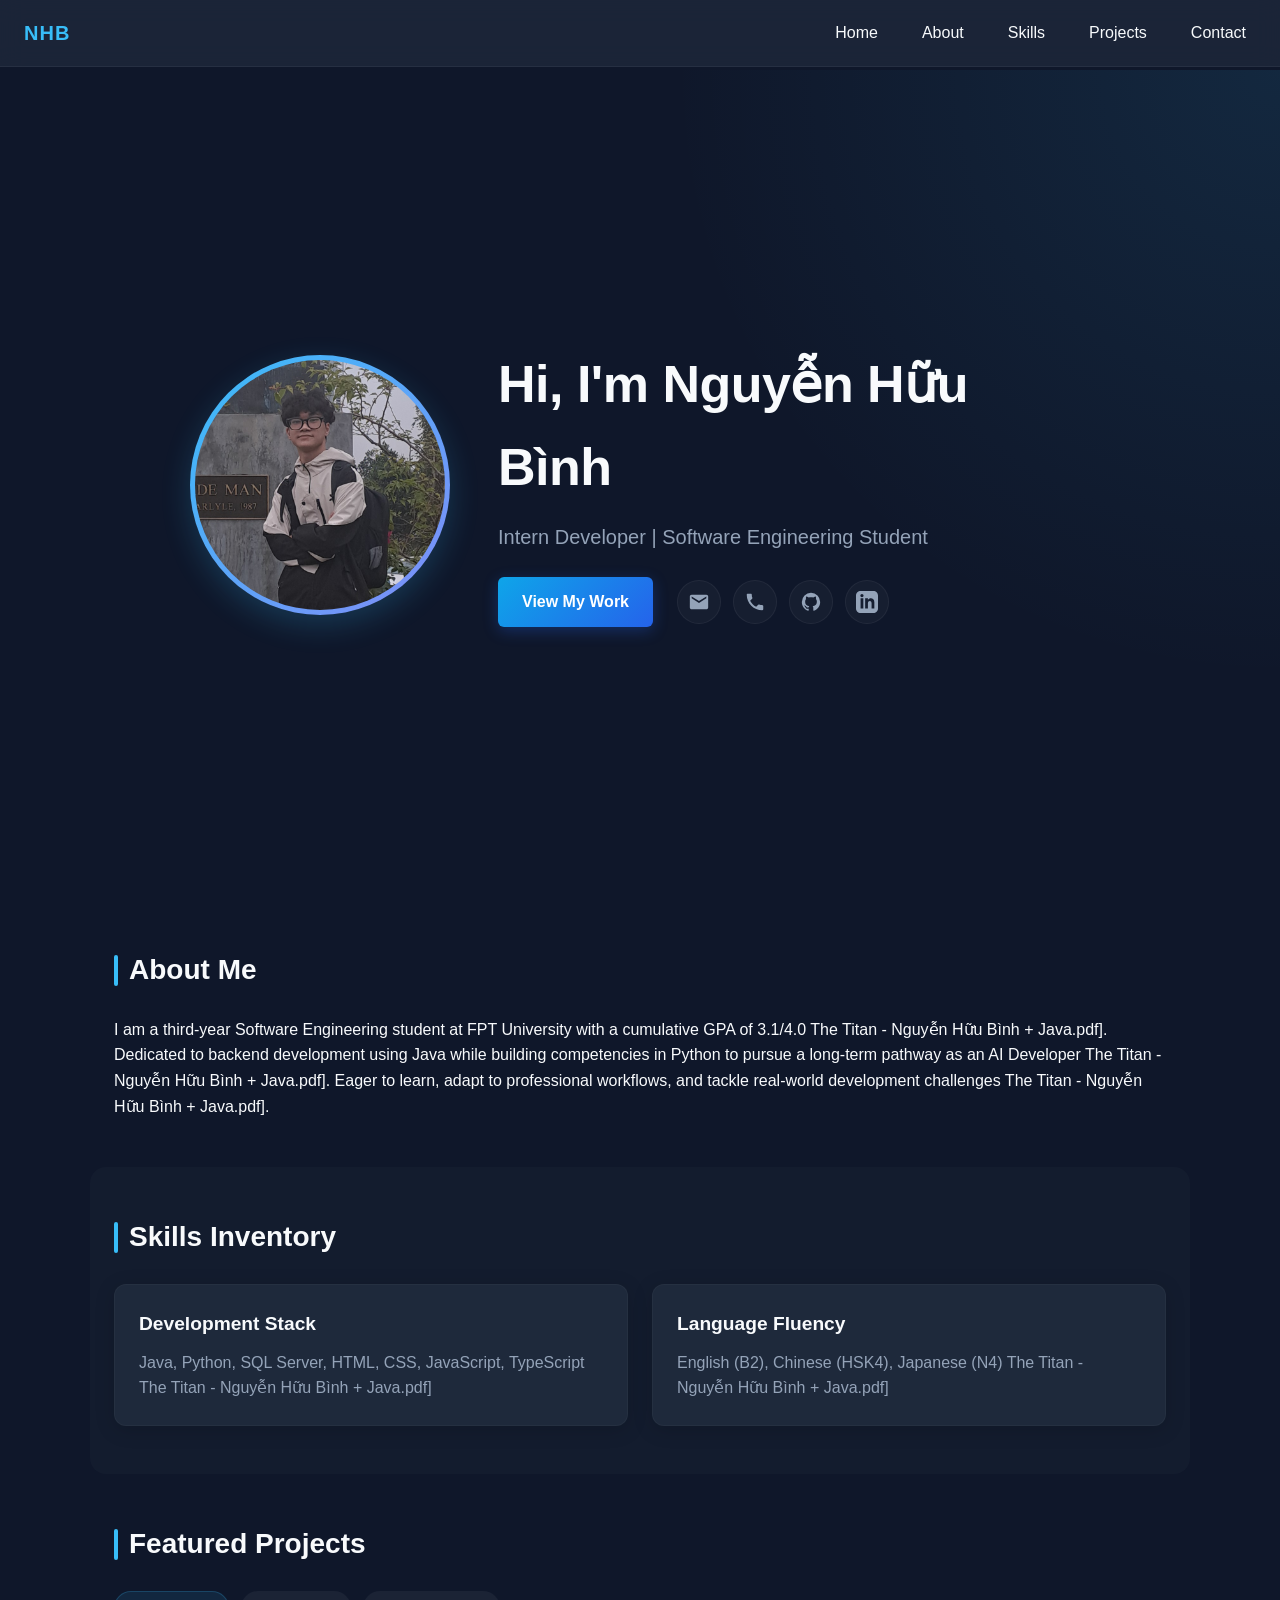
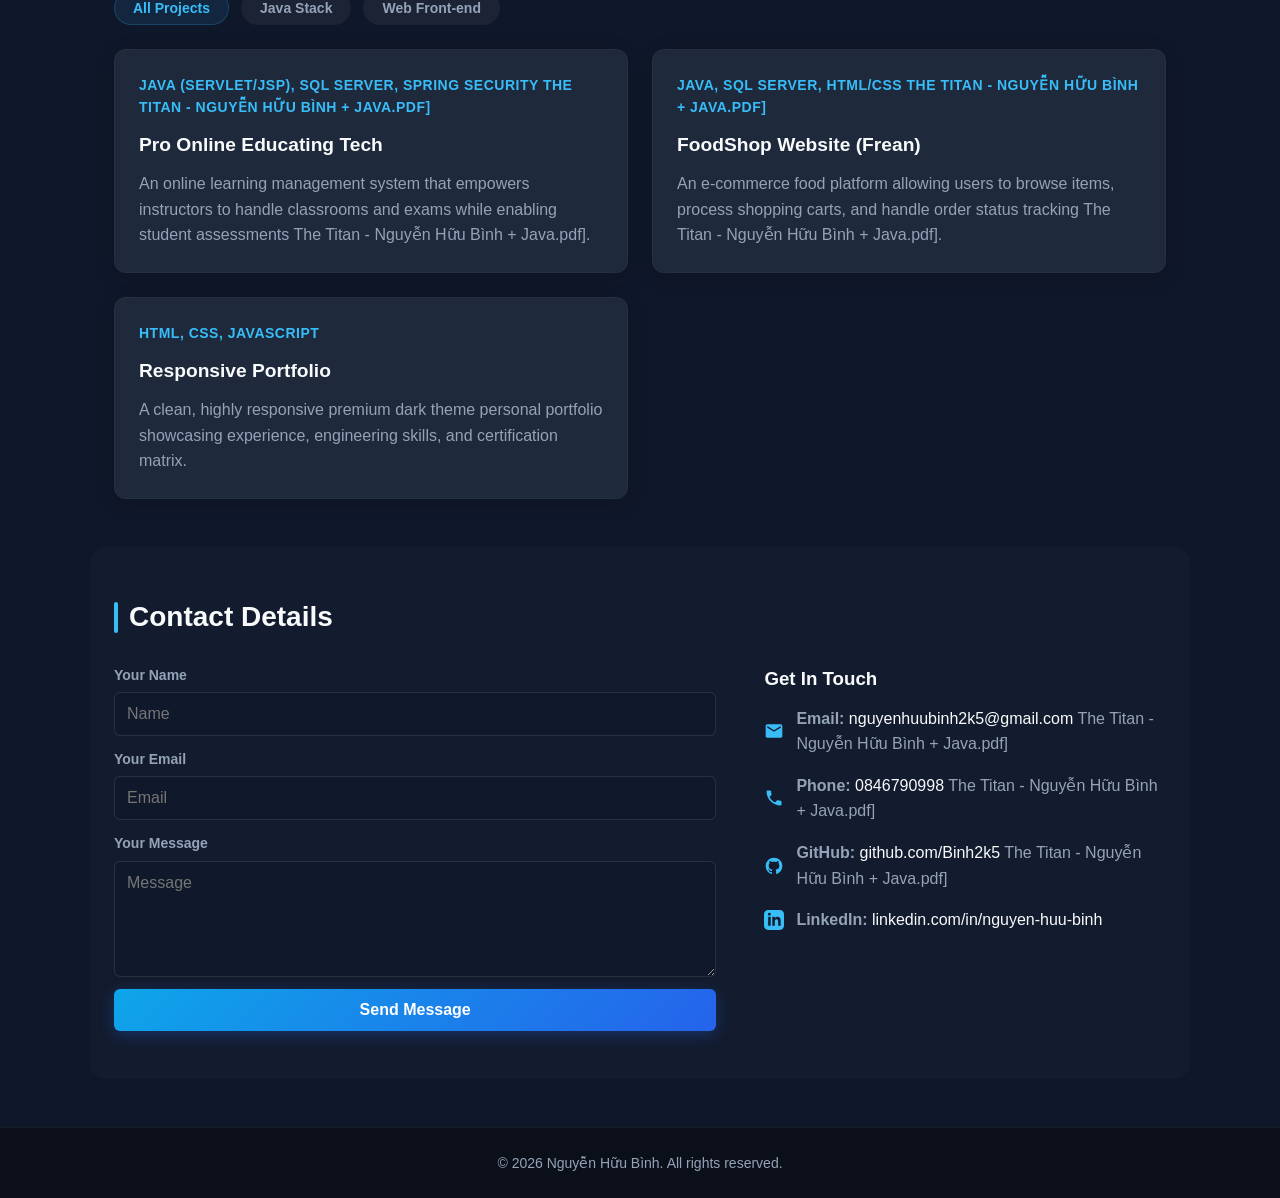
==== commit d8634068: "Update index.html" ====
--- a/index.html
+++ b/index.html
@@ -4,7 +4,512 @@
     <meta charset="UTF-8">
     <meta name="viewport" content="width=device-width, initial-scale=1.0">
     <title>Nguyễn Hữu Bình - Professional Portfolio</title>
-    <link rel="stylesheet" href="style.css">
+    <style>
+        /* ==========================================================================
+           DESIGN TOKENS & PREMIUM DARK THEME
+           ========================================================================== */
+        :root {
+            --bg-main: #0f172a; /* Slate 900 - Nền tối sâu */
+            --bg-card: #1e293b; /* Slate 800 - Nền thẻ */
+            --text-main: #f8fafc; /* Slate 50 - Chữ chính sáng rõ */
+            --text-muted: #94a3b8; /* Slate 400 - Chữ ghi chú */
+            --accent-color: #38bdf8; /* Sky 400 - Xanh Neon Công Nghệ */
+            --focus-outline: #f59e0b; /* Màu cam cảnh báo focus */
+
+            --space-sm: 12px;
+            --space-md: 24px;
+            --space-lg: 48px;
+
+            --font-xs: 0.875rem;
+            --font-base: 1rem;
+            --font-md: 1.25rem;
+            --font-lg: 1.75rem;
+            --font-xl: 2.5rem;
+
+            --transition-smooth: all 0.3s cubic-bezier(0.4, 0, 0.2, 1);
+        }
+
+        /* Reset & Base Styles */
+        * {
+            box-sizing: border-box;
+            margin: 0;
+            padding: 0;
+        }
+
+        body {
+            font-family: -apple-system, BlinkMacSystemFont, 'Segoe UI', Roboto, Helvetica, Arial, sans-serif;
+            line-height: 1.6;
+            background-color: var(--bg-main);
+            color: var(--text-main);
+            scroll-behavior: smooth;
+            padding-top: 70px;
+        }
+
+        /* Accessibility Focus */
+        body *:focus-visible {
+            outline: 3px dashed var(--focus-outline);
+            outline-offset: 4px;
+        }
+
+        .skip-link {
+            position: absolute;
+            top: -100px;
+            left: 0;
+            background: var(--focus-outline);
+            color: #000;
+            padding: var(--space-sm);
+            z-index: 2000;
+            font-weight: bold;
+            transition: top 0.2s;
+        }
+
+        .skip-link:focus {
+            top: 0;
+        }
+
+        /* ==========================================================================
+           NAVIGATION BAR (Sticky & Transparent Blur)
+           ========================================================================== */
+        .navbar {
+            background-color: rgba(30, 41, 59, 0.8);
+            backdrop-filter: blur(12px);
+            -webkit-backdrop-filter: blur(12px);
+            display: flex;
+            justify-content: space-between;
+            align-items: center;
+            padding: 15px var(--space-md);
+            position: fixed;
+            top: 0;
+            width: 100%;
+            z-index: 1000;
+            border-bottom: 1px solid rgba(255, 255, 255, 0.05);
+        }
+
+        .nav-logo {
+            font-size: var(--font-md);
+            font-weight: 800;
+            color: var(--accent-color);
+            letter-spacing: 1px;
+        }
+
+        .menu-toggle {
+            background: none;
+            border: none;
+            cursor: pointer;
+            display: flex;
+            flex-direction: column;
+            gap: 5px;
+            padding: 8px;
+        }
+
+        .menu-toggle .bar {
+            background-color: var(--text-main);
+            height: 3px;
+            width: 25px;
+            border-radius: 2px;
+            transition: var(--transition-smooth);
+        }
+
+        .nav-links {
+            background-color: var(--bg-card);
+            box-shadow: 0 10px 25px rgba(0, 0, 0, 0.3);
+            display: none;
+            flex-direction: column;
+            left: 0;
+            list-style: none;
+            position: absolute;
+            top: 100%;
+            width: 100%;
+            border-bottom: 1px solid rgba(255, 255, 255, 0.05);
+        }
+
+        .nav-links.active {
+            display: flex;
+        }
+
+        .nav-links li a {
+            display: block;
+            padding: 15px var(--space-md);
+            text-decoration: none;
+            color: var(--text-main);
+            font-weight: 500;
+            transition: var(--transition-smooth);
+        }
+
+        .nav-links li a:hover {
+            color: var(--accent-color);
+            background-color: rgba(255, 255, 255, 0.02);
+        }
+
+        /* ==========================================================================
+           HERO SECTION WITH PORTRAIT IMAGE & ICON CTA
+           ========================================================================== */
+        .hero-section {
+            min-height: calc(100vh - 70px);
+            display: flex;
+            justify-content: center;
+            align-items: center;
+            padding: var(--space-lg) var(--space-md);
+            background: radial-gradient(circle at top right, rgba(56, 189, 248, 0.1), transparent 40%);
+        }
+
+        .hero-container {
+            display: flex;
+            flex-direction: column;
+            align-items: center;
+            gap: var(--space-md);
+            text-align: center;
+            max-width: 900px;
+            width: 100%;
+        }
+
+        .hero-avatar-wrapper {
+            position: relative;
+            width: 200px;
+            height: 200px;
+            border-radius: 50%;
+            padding: 5px;
+            background: linear-gradient(135deg, var(--accent-color), #818cf8);
+            box-shadow: 0 10px 30px rgba(56, 189, 248, 0.2);
+        }
+
+        .hero-avatar {
+            width: 100%;
+            height: 100%;
+            object-fit: cover;
+            border-radius: 50%;
+            background-color: var(--bg-card);
+        }
+
+        .hero-content h1 {
+            font-size: var(--font-xl);
+            font-weight: 800;
+            letter-spacing: -0.5px;
+            margin-bottom: var(--space-sm);
+        }
+
+        .hero-content p {
+            font-size: 1.25rem;
+            color: var(--text-muted);
+            margin-bottom: var(--space-md);
+            font-weight: 300;
+        }
+
+        .hero-cta-group {
+            display: flex;
+            align-items: center;
+            gap: var(--space-md);
+            flex-wrap: wrap;
+            justify-content: center;
+        }
+
+        .hero-social-links {
+            display: flex;
+            gap: var(--space-sm);
+            align-items: center;
+        }
+
+        .social-icon-link {
+            color: var(--text-muted);
+            transition: var(--transition-smooth);
+            display: inline-flex;
+            align-items: center;
+            justify-content: center;
+            padding: 10px;
+            border-radius: 50%;
+            background: rgba(255, 255, 255, 0.03);
+            border: 1px solid rgba(255, 255, 255, 0.05);
+        }
+
+        .social-icon-link:hover {
+            color: var(--accent-color);
+            background: rgba(56, 189, 248, 0.1);
+            border-color: var(--accent-color);
+            transform: translateY(-2px);
+        }
+
+        /* ==========================================================================
+           LAYOUT SECTIONS & CARDS
+           ========================================================================== */
+        .section {
+            padding: var(--space-lg) var(--space-md);
+            max-width: 1100px;
+            margin: 0 auto;
+        }
+
+        .bg-gradient-side {
+            background-color: rgba(30, 41, 59, 0.3);
+            border-radius: 16px;
+        }
+
+        .section-title {
+            font-size: var(--font-lg);
+            font-weight: 700;
+            margin-bottom: var(--space-md);
+            color: var(--text-main);
+            position: relative;
+            padding-left: 15px;
+        }
+
+        .section-title::before {
+            content: '';
+            position: absolute;
+            left: 0;
+            top: 15%;
+            height: 70%;
+            width: 4px;
+            background-color: var(--accent-color);
+            border-radius: 2px;
+        }
+
+        /* Grids & Frameworks */
+        .skills-grid,
+        .projects-grid,
+        .contact-container {
+            display: grid;
+            grid-template-columns: 1fr;
+            gap: var(--space-md);
+        }
+
+        .skill-category,
+        .project-card {
+            background-color: var(--bg-card);
+            border: 1px solid rgba(255, 255, 255, 0.03);
+            padding: var(--space-md);
+            border-radius: 12px;
+            box-shadow: 0 4px 20px rgba(0, 0, 0, 0.15);
+            transition: var(--transition-smooth);
+        }
+
+        .project-card:hover {
+            transform: translateY(-4px);
+            border-color: rgba(56, 189, 248, 0.3);
+            box-shadow: 0 10px 30px rgba(0, 0, 0, 0.25);
+        }
+
+        .skill-category h3,
+        .project-card h3 {
+            font-size: 1.2rem;
+            color: var(--text-main);
+            margin-bottom: 10px;
+        }
+
+        .tech-stack {
+            font-size: var(--font-xs);
+            color: var(--accent-color);
+            font-weight: 600;
+            margin-bottom: var(--space-sm);
+            text-transform: uppercase;
+            letter-spacing: 0.5px;
+        }
+
+        /* Filter Tabs */
+        .filter-container {
+            display: flex;
+            flex-wrap: wrap;
+            gap: var(--space-sm);
+            margin-bottom: var(--space-md);
+        }
+
+        .filter-btn {
+            background-color: rgba(255, 255, 255, 0.05);
+            border: 1px solid transparent;
+            color: var(--text-muted);
+            padding: 8px 18px;
+            border-radius: 20px;
+            cursor: pointer;
+            font-size: var(--font-xs);
+            font-weight: 600;
+            transition: var(--transition-smooth);
+        }
+
+        .filter-btn:hover,
+        .filter-btn.active {
+            background-color: rgba(56, 189, 248, 0.1);
+            color: var(--accent-color);
+            border-color: rgba(56, 189, 248, 0.2);
+        }
+
+        /* ==========================================================================
+           CONTACT FORM & ICON LIST UI
+           ========================================================================== */
+        .contact-form {
+            display: flex;
+            flex-direction: column;
+            gap: var(--space-sm);
+        }
+
+        .form-group {
+            display: flex;
+            flex-direction: column;
+            gap: 6px;
+        }
+
+        .form-group label {
+            font-size: var(--font-xs);
+            font-weight: 600;
+            color: var(--text-muted);
+        }
+
+        .form-group input,
+        .form-group textarea {
+            padding: var(--space-sm);
+            background-color: rgba(15, 23, 42, 0.6);
+            border: 1px solid rgba(255, 255, 255, 0.1);
+            border-radius: 6px;
+            color: var(--text-main);
+            font-family: inherit;
+            font-size: var(--font-base);
+            transition: var(--transition-smooth);
+        }
+
+        .form-group input:focus,
+        .form-group textarea:focus {
+            border-color: var(--accent-color);
+            outline: none;
+            box-shadow: 0 0 10px rgba(56, 189, 248, 0.15);
+        }
+
+        /* Buttons & Badges */
+        .btn-primary {
+            background: linear-gradient(135deg, #0ea5e9, #2563eb);
+            color: #fff;
+            padding: 12px var(--space-md);
+            border: none;
+            border-radius: 6px;
+            cursor: pointer;
+            font-size: var(--font-base);
+            font-weight: 600;
+            text-decoration: none;
+            text-align: center;
+            display: inline-block;
+            box-shadow: 0 4px 15px rgba(37, 99, 235, 0.3);
+            transition: var(--transition-smooth);
+        }
+
+        .btn-primary:hover {
+            transform: translateY(-2px);
+            box-shadow: 0 6px 20px rgba(37, 99, 235, 0.4);
+        }
+
+        .contact-info h3 {
+            margin-bottom: var(--space-sm);
+        }
+
+        .contact-list {
+            list-style: none;
+            display: flex;
+            flex-direction: column;
+            gap: 16px;
+        }
+
+        .contact-item {
+            display: flex;
+            align-items: center;
+            gap: 12px;
+        }
+
+        .contact-item-icon {
+            color: var(--accent-color);
+            display: inline-flex;
+            align-items: center;
+            justify-content: center;
+            width: 20px;
+            height: 20px;
+            flex-shrink: 0;
+        }
+
+        .contact-info p {
+            margin-bottom: 0;
+            color: var(--text-muted);
+        }
+
+        .contact-info a {
+            color: var(--text-main);
+            text-decoration: none;
+            transition: var(--transition-smooth);
+        }
+
+        .contact-info a:hover {
+            color: var(--accent-color);
+            text-decoration: underline;
+        }
+
+        footer {
+            background-color: #0b0f19;
+            border-top: 1px solid rgba(255, 255, 255, 0.05);
+            color: var(--text-muted);
+            text-align: center;
+            padding: var(--space-md);
+            font-size: var(--font-xs);
+            margin-top: var(--space-lg);
+        }
+
+        /* ==========================================================================
+           DESKTOP RESPONSIVE HOOKS (Media Queries)
+           ========================================================================== */
+        @media (min-width: 768px) {
+            .menu-toggle {
+                display: none;
+            }
+
+            .nav-links {
+                display: flex;
+                flex-direction: row;
+                position: static;
+                box-shadow: none;
+                width: auto;
+                background: none;
+                border: none;
+            }
+
+            .nav-links li {
+                margin-left: var(--space-md);
+            }
+
+            .nav-links li a {
+                padding: 5px 10px;
+            }
+
+            .nav-links li a:hover {
+                background: none;
+            }
+
+            .hero-container {
+                flex-direction: row;
+                text-align: left;
+                gap: var(--space-lg);
+            }
+
+            .hero-cta-group {
+                justify-content: flex-start;
+            }
+
+            .hero-avatar-wrapper {
+                width: 260px;
+                height: 260px;
+                flex-shrink: 0;
+            }
+
+            .hero-content h1 {
+                font-size: 3.25rem;
+            }
+
+            .section {
+                padding: var(--space-lg) var(--space-md);
+            }
+
+            .skills-grid,
+            .projects-grid {
+                grid-template-columns: repeat(2, 1fr);
+            }
+
+            .contact-container {
+                grid-template-columns: 3fr 2fr;
+                gap: var(--space-lg);
+            }
+        }
+    </style>
 </head>
 <body>
 
@@ -38,7 +543,24 @@
                 <div class="hero-content">
                     <h1>Hi, I'm Nguyễn Hữu Bình</h1>
                     <p>Intern Developer | Software Engineering Student</p>
-                    <a href="#projects" class="btn-primary" aria-label="Navigate to my projects section">View My Work</a>
+                    
+                    <div class="hero-cta-group">
+                        <a href="#projects" class="btn-primary" aria-label="Navigate to my projects section">View My Work</a>
+                        <div class="hero-social-links">
+                            <a href="mailto:nguyenhuubinh2k5@gmail.com" class="social-icon-link" aria-label="Send an Email">
+                                <svg viewBox="0 0 24 24" width="22" height="22" fill="currentColor"><path d="M20 4H4c-1.1 0-1.99.9-1.99 2L2 18c0 1.1.9 2 2 2h16c1.1 0 2-.9 2-2V6c0-1.1-.9-2-2-2zm0 4l-8 5-8-5V6l8 5 8-5v2z"/></svg>
+                            </a>
+                            <a href="tel:0846790998" class="social-icon-link" aria-label="Call Phone Number">
+                                <svg viewBox="0 0 24 24" width="22" height="22" fill="currentColor"><path d="M20.01 15.38c-1.23 0-2.42-.2-3.53-.56a.977.977 0 0 0-1.01.24l-2.2 2.2c-2.83-1.44-5.15-3.75-6.59-6.59l2.2-2.21c.27-.26.35-.65.24-1C8.7 6.45 8.5 5.25 8.5 4c0-.55-.45-1-1-1H4c-.55 0-1 .45-1 1 0 9.39 7.61 17 17 17 .55 0 1-.45 1-1v-3.59c0-.55-.45-1-1-1z"/></svg>
+                            </a>
+                            <a href="https://github.com/Binh2k5" target="_blank" rel="noopener" class="social-icon-link" aria-label="Visit GitHub Profile">
+                                <svg viewBox="0 0 24 24" width="22" height="22" fill="currentColor"><path d="M12 2A10 10 0 0 0 2 12c0 4.42 2.87 8.17 6.84 9.5.5.08.66-.23.66-.5v-1.69c-2.77.6-3.36-1.34-3.36-1.34-.46-1.16-1.11-1.47-1.11-1.47-.9-.62.07-.6.07-.6 1 .07 1.53 1.03 1.53 1.03.9 1.52 2.34 1.07 2.91.83.1-.65.35-1.09.63-1.34-2.22-.25-4.55-1.11-4.55-4.92 0-1.11.38-2 1.03-2.71-.1-.25-.45-1.29.1-2.64 0 0 .84-.27 2.75 1.02.79-.22 1.65-.33 2.5-.33.85 0 1.71.11 2.5.33 1.91-1.29 2.75-1.02 2.75-1.02.55 1.35.2 2.39.1 2.64.65.71 1.03 1.6 1.03 2.71 0 3.82-2.34 4.66-4.57 4.91.36.31.69.92.69 1.85V21c0 .27.16.59.67.5C19.14 20.16 22 16.42 22 12A10 10 0 0 0 12 2z"/></svg>
+                            </a>
+                            <a href="https://www.linkedin.com/in/nguy%E1%BB%85n-h%E1%BB%AFu-b%C3%ACnh-171904337/" target="_blank" rel="noopener" class="social-icon-link" aria-label="Visit LinkedIn Profile">
+                                <svg viewBox="0 0 24 24" width="22" height="22" fill="currentColor"><path d="M19 0h-14c-2.761 0-5 2.239-5 5v14c0 2.761 2.239 5 5 5h14c2.762 0 5-2.239 5-5v-14c0-2.761-2.238-5-5-5zm-11 19h-3v-11h3v11zm-1.5-12.268c-.966 0-1.75-.79-1.75-1.764s.784-1.764 1.75-1.764 1.75.79 1.75 1.764-.783 1.764-1.75 1.764zm13.5 12.268h-3v-5.604c0-3.368-4-3.113-4 0v5.604h-3v-11h3v1.765c1.396-2.586 7-2.777 7 2.476v6.759z"/></svg>
+                            </a>
+                        </div>
+                    </div>
                 </div>
             </div>
         </header>
@@ -46,7 +568,7 @@
         <section id="about" class="section" aria-labelledby="about-heading">
             <h2 id="about-heading" class="section-title">About Me</h2>
             <div class="about-container">
-                <p>I am a third-year Software Engineering student at FPT University with a cumulative GPA of 3.1/4.0. Dedicated to backend development using Java while building competencies in Python to pursue a long-term pathway as an AI Developer. Eager to learn, adapt to professional workflows, and tackle real-world development challenges.</p>
+                <p>I am a third-year Software Engineering student at FPT University with a cumulative GPA of 3.1/4.0 The Titan - Nguyễn Hữu Bình + Java.pdf]. Dedicated to backend development using Java while building competencies in Python to pursue a long-term pathway as an AI Developer The Titan - Nguyễn Hữu Bình + Java.pdf]. Eager to learn, adapt to professional workflows, and tackle real-world development challenges The Titan - Nguyễn Hữu Bình + Java.pdf].</p>
             </div>
         </section>
 
@@ -55,11 +577,11 @@
             <div class="skills-grid">
                 <article class="skill-category">
                     <h3>Development Stack</h3>
-                    <p style="color: var(--text-muted);">Java, Python, SQL Server, HTML, CSS, JavaScript, TypeScript</p>
+                    <p style="color: var(--text-muted);">Java, Python, SQL Server, HTML, CSS, JavaScript, TypeScript The Titan - Nguyễn Hữu Bình + Java.pdf]</p>
                 </article>
                 <article class="skill-category">
                     <h3>Language Fluency</h3>
-                    <p style="color: var(--text-muted);">English (B2), Chinese (HSK4), Japanese (N4)</p>
+                    <p style="color: var(--text-muted);">English (B2), Chinese (HSK4), Japanese (N4) The Titan - Nguyễn Hữu Bình + Java.pdf]</p>
                 </article>
             </div>
         </section>
@@ -75,15 +597,15 @@
 
             <div class="projects-grid">
                 <article class="project-card" data-category="java">
-                    <div class="tech-stack">Java (Servlet/JSP), SQL Server, Spring Security</div>
+                    <div class="tech-stack">Java (Servlet/JSP), SQL Server, Spring Security The Titan - Nguyễn Hữu Bình + Java.pdf]</div>
                     <h3>Pro Online Educating Tech</h3>
-                    <p style="color: var(--text-muted);">An online learning management system that empowers instructors to handle classrooms and exams while enabling student assessments.</p>
+                    <p style="color: var(--text-muted);">An online learning management system that empowers instructors to handle classrooms and exams while enabling student assessments The Titan - Nguyễn Hữu Bình + Java.pdf].</p>
                 </article>
                 
                 <article class="project-card" data-category="java">
-                    <div class="tech-stack">Java, SQL Server, HTML/CSS </div>
+                    <div class="tech-stack">Java, SQL Server, HTML/CSS The Titan - Nguyễn Hữu Bình + Java.pdf]</div>
                     <h3>FoodShop Website (Frean)</h3>
-                    <p style="color: var(--text-muted);">An e-commerce food platform allowing users to browse items, process shopping carts, and handle order status tracking.</p>
+                    <p style="color: var(--text-muted);">An e-commerce food platform allowing users to browse items, process shopping carts, and handle order status tracking The Titan - Nguyễn Hữu Bình + Java.pdf].</p>
                 </article>
 
                 <article class="project-card" data-category="web">
@@ -115,9 +637,32 @@
                 
                 <div class="contact-info">
                     <h3>Get In Touch</h3>
-                    <p><strong>Email:</strong> <a href="mailto:nguyenhuubinh2k5@gmail.com">nguyenhuubinh2k5@gmail.com</a> </p>
-                    <p><strong>Phone:</strong> <a href="tel:0846790998">0846790998</a></p>
-                    <p><strong>GitHub:</strong> <a href="https://github.com/Binh2k5" target="_blank" rel="noopener">github.com/Binh2k5</a></p>
+                    <ul class="contact-list">
+                        <li class="contact-item">
+                            <span class="contact-item-icon">
+                                <svg viewBox="0 0 24 24" width="20" height="20" fill="currentColor"><path d="M20 4H4c-1.1 0-1.99.9-1.99 2L2 18c0 1.1.9 2 2 2h16c1.1 0 2-.9 2-2V6c0-1.1-.9-2-2-2zm0 4l-8 5-8-5V6l8 5 8-5v2z"/></svg>
+                            </span>
+                            <p><strong>Email:</strong> <a href="mailto:nguyenhuubinh2k5@gmail.com">nguyenhuubinh2k5@gmail.com</a> The Titan - Nguyễn Hữu Bình + Java.pdf]</p>
+                        </li>
+                        <li class="contact-item">
+                            <span class="contact-item-icon">
+                                <svg viewBox="0 0 24 24" width="20" height="20" fill="currentColor"><path d="M20.01 15.38c-1.23 0-2.42-.2-3.53-.56a.977.977 0 0 0-1.01.24l-2.2 2.2c-2.83-1.44-5.15-3.75-6.59-6.59l2.2-2.21c.27-.26.35-.65.24-1C8.7 6.45 8.5 5.25 8.5 4c0-.55-.45-1-1-1H4c-.55 0-1 .45-1 1 0 9.39 7.61 17 17 17 .55 0 1-.45 1-1v-3.59c0-.55-.45-1-1-1z"/></svg>
+                            </span>
+                            <p><strong>Phone:</strong> <a href="tel:0846790998">0846790998</a> The Titan - Nguyễn Hữu Bình + Java.pdf]</p>
+                        </li>
+                        <li class="contact-item">
+                            <span class="contact-item-icon">
+                                <svg viewBox="0 0 24 24" width="20" height="20" fill="currentColor"><path d="M12 2A10 10 0 0 0 2 12c0 4.42 2.87 8.17 6.84 9.5.5.08.66-.23.66-.5v-1.69c-2.77.6-3.36-1.34-3.36-1.34-.46-1.16-1.11-1.47-1.11-1.47-.9-.62.07-.6.07-.6 1 .07 1.53 1.03 1.53 1.03.9 1.52 2.34 1.07 2.91.83.1-.65.35-1.09.63-1.34-2.22-.25-4.55-1.11-4.55-4.92 0-1.11.38-2 1.03-2.71-.1-.25-.45-1.29.1-2.64 0 0 .84-.27 2.75 1.02.79-.22 1.65-.33 2.5-.33.85 0 1.71.11 2.5.33 1.91-1.29 2.75-1.02 2.75-1.02.55 1.35.2 2.39.1 2.64.65.71 1.03 1.6 1.03 2.71 0 3.82-2.34 4.66-4.57 4.91.36.31.69.92.69 1.85V21c0 .27.16.59.67.5C19.14 20.16 22 16.42 22 12A10 10 0 0 0 12 2z"/></svg>
+                            </span>
+                            <p><strong>GitHub:</strong> <a href="https://github.com/Binh2k5" target="_blank" rel="noopener">github.com/Binh2k5</a> The Titan - Nguyễn Hữu Bình + Java.pdf]</p>
+                        </li>
+                        <li class="contact-item">
+                            <span class="contact-item-icon">
+                                <svg viewBox="0 0 24 24" width="20" height="20" fill="currentColor"><path d="M19 0h-14c-2.761 0-5 2.239-5 5v14c0 2.761 2.239 5 5 5h14c2.762 0 5-2.239 5-5v-14c0-2.761-2.238-5-5-5zm-11 19h-3v-11h3v11zm-1.5-12.268c-.966 0-1.75-.79-1.75-1.764s.784-1.764 1.75-1.764 1.75.79 1.75 1.764-.783 1.764-1.75 1.764zm13.5 12.268h-3v-5.604c0-3.368-4-3.113-4 0v5.604h-3v-11h3v1.765c1.396-2.586 7-2.777 7 2.476v6.759z"/></svg>
+                            </span>
+                            <p><strong>LinkedIn:</strong> <a href="https://www.linkedin.com/in/nguy%E1%BB%85n-h%E1%BB%AFu-b%C3%ACnh-171904337/" target="_blank" rel="noopener">linkedin.com/in/nguyen-huu-binh</a></p>
+                        </li>
+                    </ul>
                 </div>
             </div>
         </section>
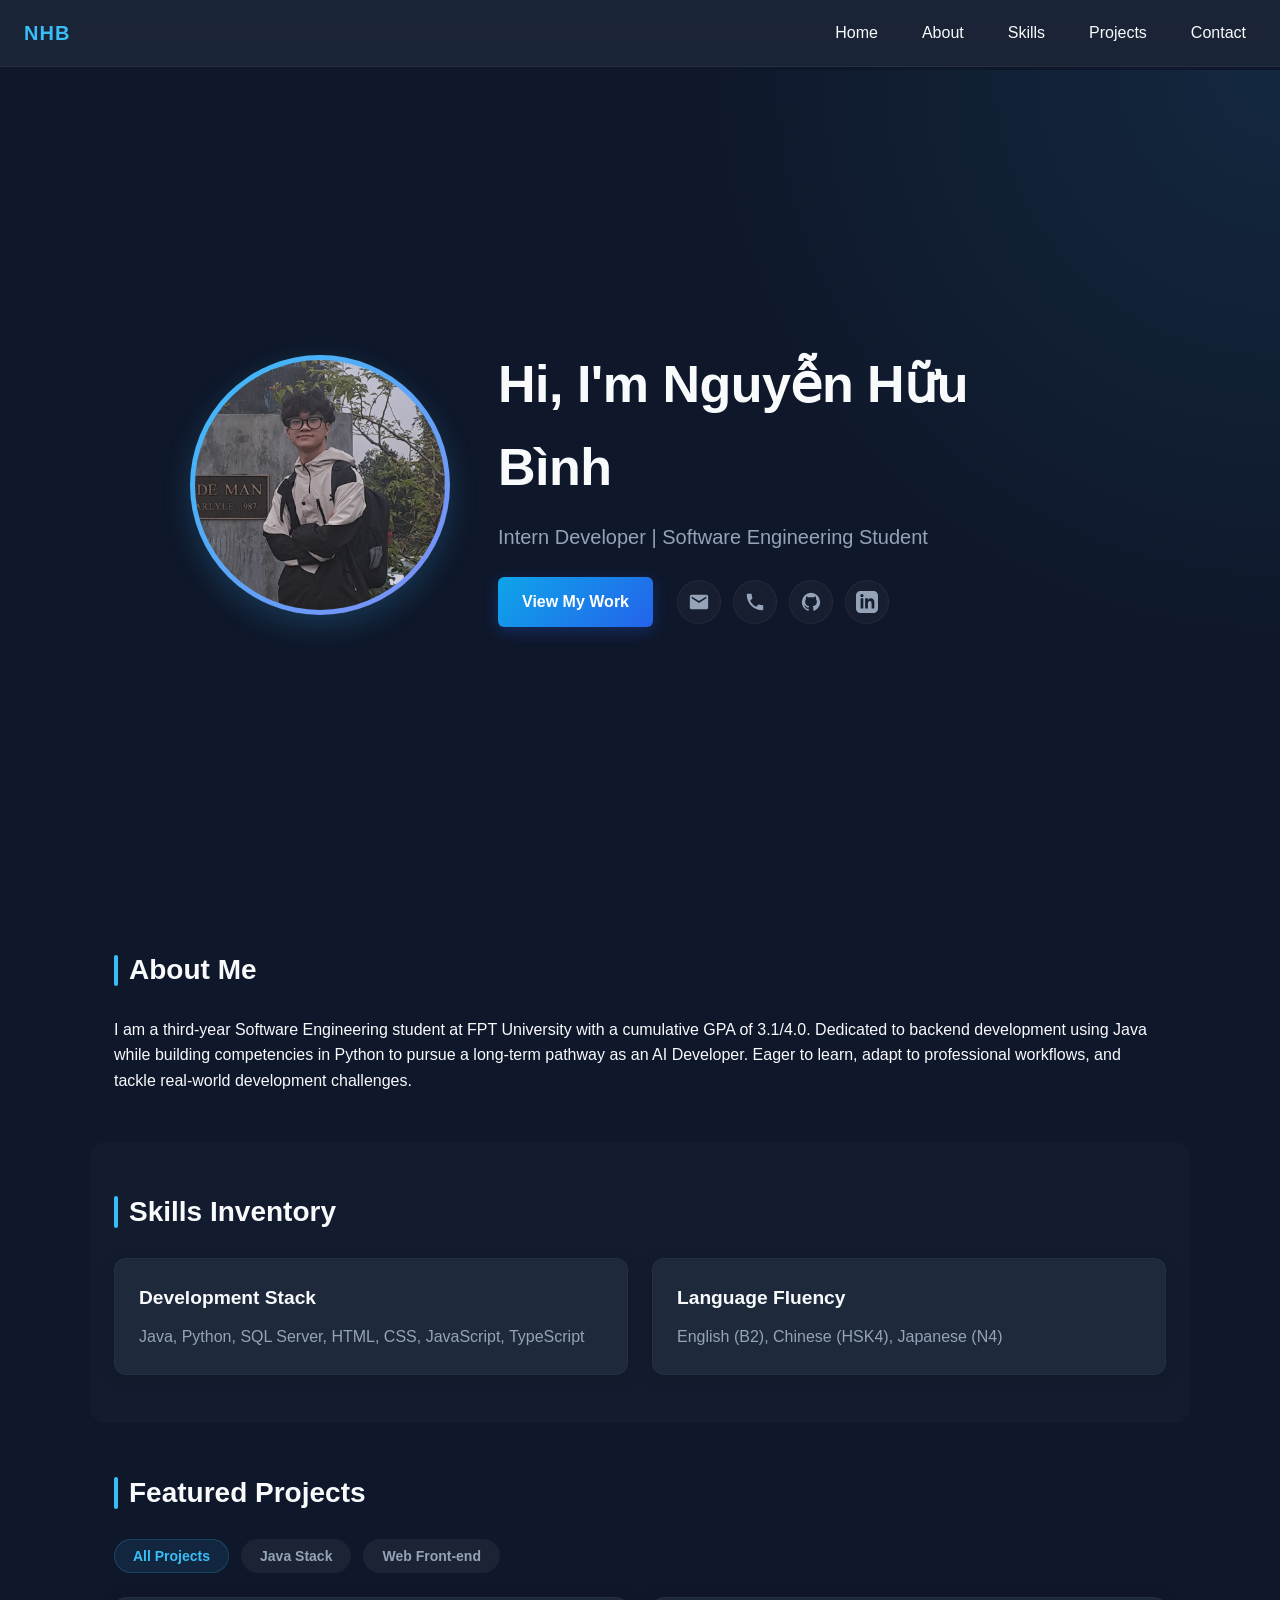
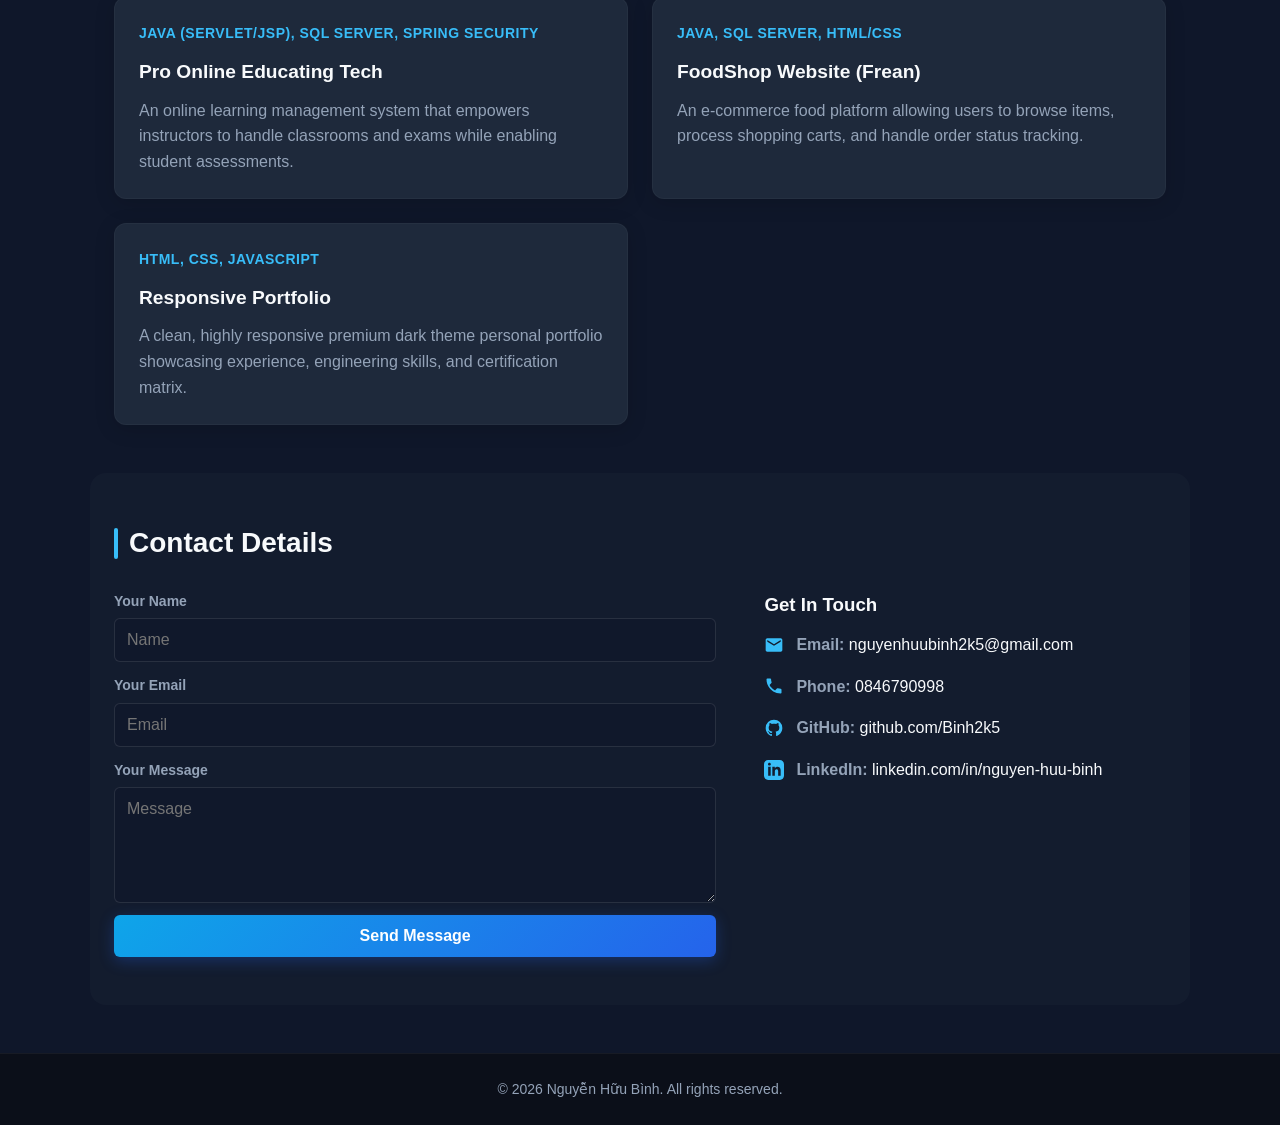
==== commit 500891d0: "Update index.html" ====
--- a/index.html
+++ b/index.html
@@ -568,7 +568,7 @@
         <section id="about" class="section" aria-labelledby="about-heading">
             <h2 id="about-heading" class="section-title">About Me</h2>
             <div class="about-container">
-                <p>I am a third-year Software Engineering student at FPT University with a cumulative GPA of 3.1/4.0 The Titan - Nguyễn Hữu Bình + Java.pdf]. Dedicated to backend development using Java while building competencies in Python to pursue a long-term pathway as an AI Developer The Titan - Nguyễn Hữu Bình + Java.pdf]. Eager to learn, adapt to professional workflows, and tackle real-world development challenges The Titan - Nguyễn Hữu Bình + Java.pdf].</p>
+                <p>I am a third-year Software Engineering student at FPT University with a cumulative GPA of 3.1/4.0. Dedicated to backend development using Java while building competencies in Python to pursue a long-term pathway as an AI Developer. Eager to learn, adapt to professional workflows, and tackle real-world development challenges.</p>
             </div>
         </section>
 
@@ -577,11 +577,11 @@
             <div class="skills-grid">
                 <article class="skill-category">
                     <h3>Development Stack</h3>
-                    <p style="color: var(--text-muted);">Java, Python, SQL Server, HTML, CSS, JavaScript, TypeScript The Titan - Nguyễn Hữu Bình + Java.pdf]</p>
+                    <p style="color: var(--text-muted);">Java, Python, SQL Server, HTML, CSS, JavaScript, TypeScript</p>
                 </article>
                 <article class="skill-category">
                     <h3>Language Fluency</h3>
-                    <p style="color: var(--text-muted);">English (B2), Chinese (HSK4), Japanese (N4) The Titan - Nguyễn Hữu Bình + Java.pdf]</p>
+                    <p style="color: var(--text-muted);">English (B2), Chinese (HSK4), Japanese (N4)</p>
                 </article>
             </div>
         </section>
@@ -597,15 +597,15 @@
 
             <div class="projects-grid">
                 <article class="project-card" data-category="java">
-                    <div class="tech-stack">Java (Servlet/JSP), SQL Server, Spring Security The Titan - Nguyễn Hữu Bình + Java.pdf]</div>
+                    <div class="tech-stack">Java (Servlet/JSP), SQL Server, Spring Security</div>
                     <h3>Pro Online Educating Tech</h3>
-                    <p style="color: var(--text-muted);">An online learning management system that empowers instructors to handle classrooms and exams while enabling student assessments The Titan - Nguyễn Hữu Bình + Java.pdf].</p>
+                    <p style="color: var(--text-muted);">An online learning management system that empowers instructors to handle classrooms and exams while enabling student assessments.</p>
                 </article>
                 
                 <article class="project-card" data-category="java">
-                    <div class="tech-stack">Java, SQL Server, HTML/CSS The Titan - Nguyễn Hữu Bình + Java.pdf]</div>
+                    <div class="tech-stack">Java, SQL Server, HTML/CSS</div>
                     <h3>FoodShop Website (Frean)</h3>
-                    <p style="color: var(--text-muted);">An e-commerce food platform allowing users to browse items, process shopping carts, and handle order status tracking The Titan - Nguyễn Hữu Bình + Java.pdf].</p>
+                    <p style="color: var(--text-muted);">An e-commerce food platform allowing users to browse items, process shopping carts, and handle order status tracking.</p>
                 </article>
 
                 <article class="project-card" data-category="web">
@@ -642,19 +642,19 @@
                             <span class="contact-item-icon">
                                 <svg viewBox="0 0 24 24" width="20" height="20" fill="currentColor"><path d="M20 4H4c-1.1 0-1.99.9-1.99 2L2 18c0 1.1.9 2 2 2h16c1.1 0 2-.9 2-2V6c0-1.1-.9-2-2-2zm0 4l-8 5-8-5V6l8 5 8-5v2z"/></svg>
                             </span>
-                            <p><strong>Email:</strong> <a href="mailto:nguyenhuubinh2k5@gmail.com">nguyenhuubinh2k5@gmail.com</a> The Titan - Nguyễn Hữu Bình + Java.pdf]</p>
+                            <p><strong>Email:</strong> <a href="mailto:nguyenhuubinh2k5@gmail.com">nguyenhuubinh2k5@gmail.com</a></p>
                         </li>
                         <li class="contact-item">
                             <span class="contact-item-icon">
                                 <svg viewBox="0 0 24 24" width="20" height="20" fill="currentColor"><path d="M20.01 15.38c-1.23 0-2.42-.2-3.53-.56a.977.977 0 0 0-1.01.24l-2.2 2.2c-2.83-1.44-5.15-3.75-6.59-6.59l2.2-2.21c.27-.26.35-.65.24-1C8.7 6.45 8.5 5.25 8.5 4c0-.55-.45-1-1-1H4c-.55 0-1 .45-1 1 0 9.39 7.61 17 17 17 .55 0 1-.45 1-1v-3.59c0-.55-.45-1-1-1z"/></svg>
                             </span>
-                            <p><strong>Phone:</strong> <a href="tel:0846790998">0846790998</a> The Titan - Nguyễn Hữu Bình + Java.pdf]</p>
+                            <p><strong>Phone:</strong> <a href="tel:0846790998">0846790998</a></p>
                         </li>
                         <li class="contact-item">
                             <span class="contact-item-icon">
                                 <svg viewBox="0 0 24 24" width="20" height="20" fill="currentColor"><path d="M12 2A10 10 0 0 0 2 12c0 4.42 2.87 8.17 6.84 9.5.5.08.66-.23.66-.5v-1.69c-2.77.6-3.36-1.34-3.36-1.34-.46-1.16-1.11-1.47-1.11-1.47-.9-.62.07-.6.07-.6 1 .07 1.53 1.03 1.53 1.03.9 1.52 2.34 1.07 2.91.83.1-.65.35-1.09.63-1.34-2.22-.25-4.55-1.11-4.55-4.92 0-1.11.38-2 1.03-2.71-.1-.25-.45-1.29.1-2.64 0 0 .84-.27 2.75 1.02.79-.22 1.65-.33 2.5-.33.85 0 1.71.11 2.5.33 1.91-1.29 2.75-1.02 2.75-1.02.55 1.35.2 2.39.1 2.64.65.71 1.03 1.6 1.03 2.71 0 3.82-2.34 4.66-4.57 4.91.36.31.69.92.69 1.85V21c0 .27.16.59.67.5C19.14 20.16 22 16.42 22 12A10 10 0 0 0 12 2z"/></svg>
                             </span>
-                            <p><strong>GitHub:</strong> <a href="https://github.com/Binh2k5" target="_blank" rel="noopener">github.com/Binh2k5</a> The Titan - Nguyễn Hữu Bình + Java.pdf]</p>
+                            <p><strong>GitHub:</strong> <a href="https://github.com/Binh2k5" target="_blank" rel="noopener">github.com/Binh2k5</a></p>
                         </li>
                         <li class="contact-item">
                             <span class="contact-item-icon">
